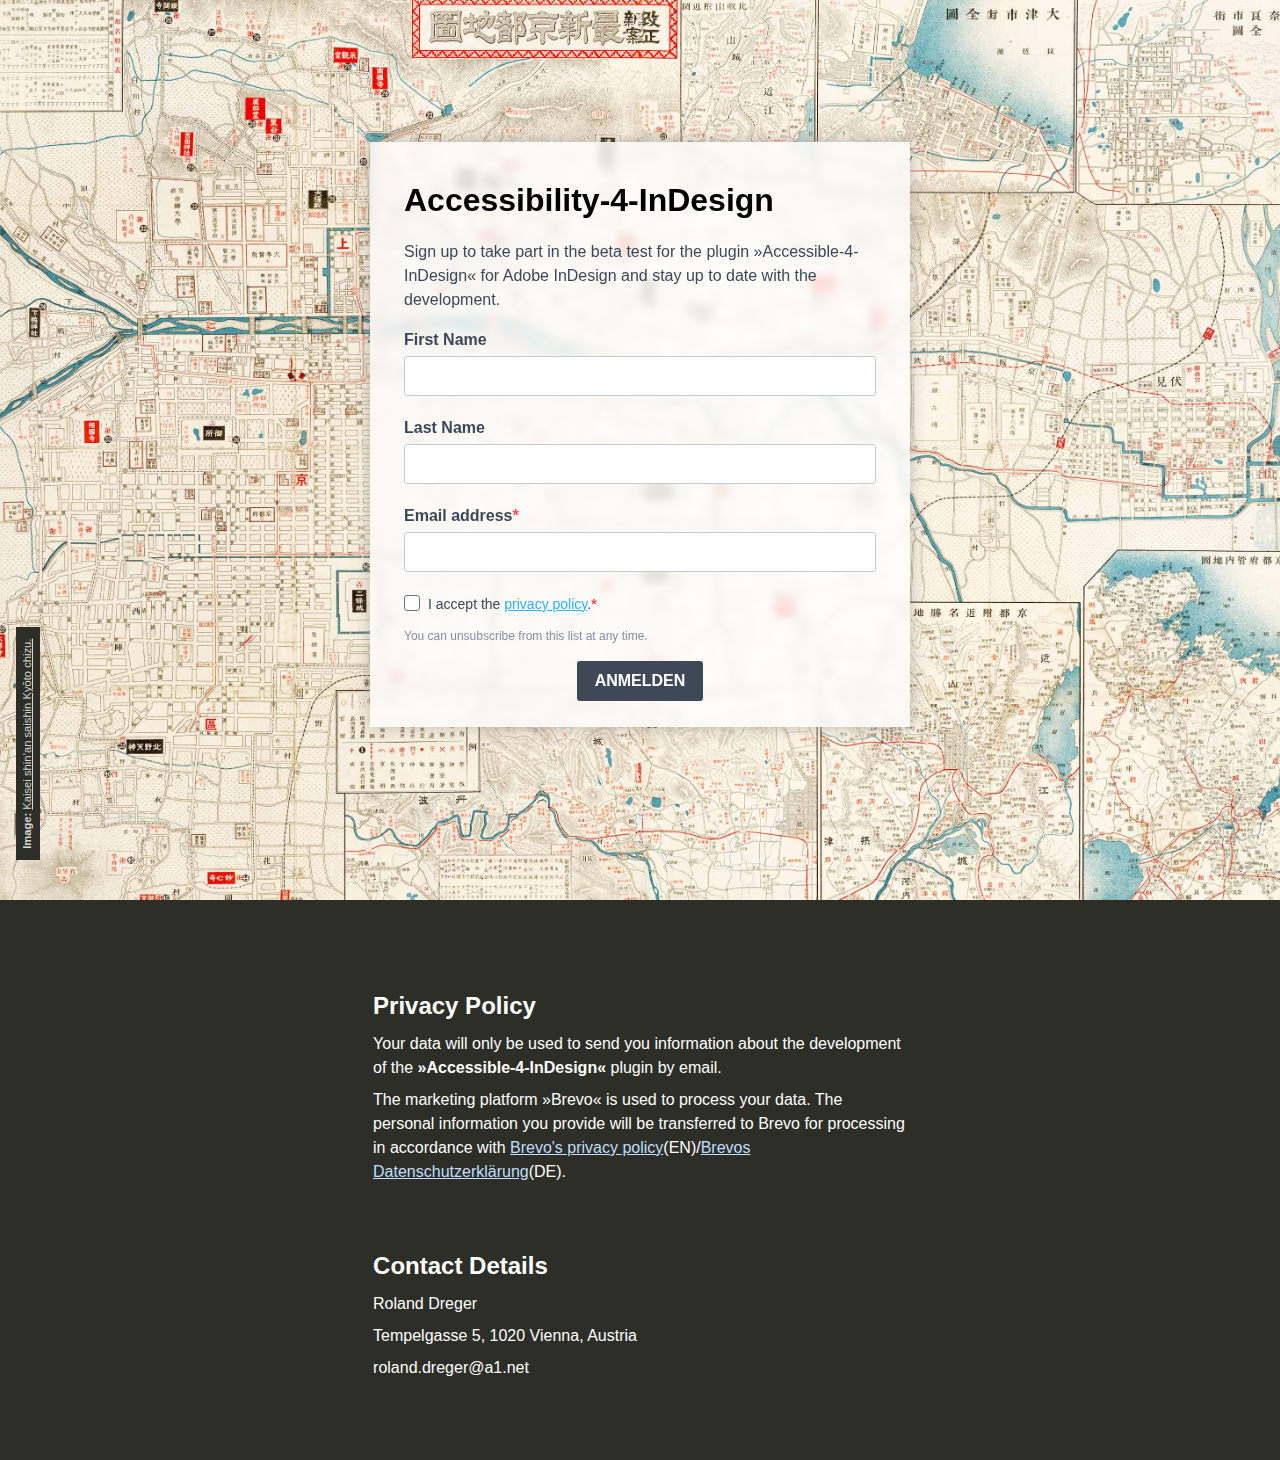
==== docs/index.html @ b066a18b "Remove main.js" ====
<!DOCTYPE html>
<html>
	<head>
		<meta charset="UTF-8">
		<title>Accessibility-4-InDesign</title>
		<link rel="stylesheet" href="css/reset.css">
		<link rel="stylesheet" href="css/sib-styles.css">
		<link rel="stylesheet" href="css/main.css">
	</head>
	<body>
		<main id="main-content">
			<!-- Begin Brevo Form -->
			<div id="sib-form" class="sib-form">
				<div id="overlay"></div>
				<div id="sib-form-container" class="sib-form-container">
					<div id="error-message" class="sib-form-message-panel" style="font-size:16px; text-align:left; font-family:Helvetica, sans-serif; color:#661d1d; background-color:#ffeded; border-radius:3px; border-color:#ff4949;max-width:540px;">
						<div class="sib-form-message-panel__text sib-form-message-panel__text--center">
							<svg viewBox="0 0 512 512" class="sib-icon sib-notification__icon">
								<path d="M256 40c118.621 0 216 96.075 216 216 0 119.291-96.61 216-216 216-119.244 0-216-96.562-216-216 0-119.203 96.602-216 216-216m0-32C119.043 8 8 119.083 8 256c0 136.997 111.043 248 248 248s248-111.003 248-248C504 119.083 392.957 8 256 8zm-11.49 120h22.979c6.823 0 12.274 5.682 11.99 12.5l-7 168c-.268 6.428-5.556 11.5-11.99 11.5h-8.979c-6.433 0-11.722-5.073-11.99-11.5l-7-168c-.283-6.818 5.167-12.5 11.99-12.5zM256 340c-15.464 0-28 12.536-28 28s12.536 28 28 28 28-12.536 28-28-12.536-28-28-28z" />
							</svg>
							<span class="sib-form-message-panel__inner-text">Your registration could not be saved. Please try again.</span>
						</div>
					</div>
					<div></div>
					<div id="success-message" class="sib-form-message-panel" style="font-size:16px; text-align:left; font-family:Helvetica, sans-serif; color:#085229; background-color:#e7faf0; border-radius:3px; border-color:#16ce13;max-width:540px;">
						<div class="sib-form-message-panel__text sib-form-message-panel__text--center">
							<svg viewBox="0 0 512 512" class="sib-icon sib-notification__icon">
								<path d="M256 8C119.033 8 8 119.033 8 256s111.033 248 248 248 248-111.033 248-248S392.967 8 256 8zm0 464c-118.664 0-216-96.055-216-216 0-118.663 96.055-216 216-216 118.664 0 216 96.055 216 216 0 118.663-96.055 216-216 216zm141.63-274.961L217.15 376.071c-4.705 4.667-12.303 4.637-16.97-.068l-85.878-86.572c-4.667-4.705-4.637-12.303.068-16.97l8.52-8.451c4.705-4.667 12.303-4.637 16.97.068l68.976 69.533 163.441-162.13c4.705-4.667 12.303-4.637 16.97.068l8.451 8.52c4.668 4.705 4.637 12.303-.068 16.97z" />
							</svg>
							<span class="sib-form-message-panel__inner-text">Your registration was successful.</span>
						</div>
					</div>
					<div></div>
					<div id="sib-container" class="sib-container--large sib-container--vertical" style="text-align:center; max-width:540px; border-radius:3px; border-width:1px; border-color:#d9d5c0; border-style:solid; direction:ltr">
						<form id="sib-form" method="POST" action="https://375f393d.sibforms.com/serve/[base64]" data-type="subscription">
							<div style="padding: 8px 0;">
								<div class="sib-form-block">
									<h1 id="site-title">Accessibility-4-InDesign</h1>
								</div>
							</div>
							<div style="padding: 8px 0;">
								<div class="sib-form-block" style="font-size:16px; text-align:left; font-family:sans-serif; color:#3C4858; background-color:transparent; text-align:left">
									<div class="sib-text-form-block">
										<p>Sign up to take part in the beta test for the plugin »Accessible-4-InDesign« for Adobe InDesign and stay up to date with the development.</p>
									</div>
								</div>
							</div>
							<div style="padding: 8px 0;">
								<div class="sib-input sib-form-block">
									<div class="form__entry entry_block">
										<div class="form__label-row ">
											<label class="entry__label" style="font-weight: 700; text-align:left; font-size:16px; text-align:left; font-weight:700; font-family:sans-serif; color:#3c4858;" for="VORNAME">First Name</label>
											<div class="entry__field">
												<input class="input " maxlength="200" type="text" id="VORNAME" name="VORNAME" autocomplete="off" placeholder=""/>
											</div>
										</div>
										<label class="entry__error entry__error--primary" style="font-size:16px; text-align:left; font-family:Helvetica, sans-serif; color:#661d1d; background-color:#ffeded; border-radius:3px; border-color:#ff4949;">
										</label>
									</div>
								</div>
							</div>
							<div style="padding: 8px 0;">
								<div class="sib-input sib-form-block">
									<div class="form__entry entry_block">
										<div class="form__label-row ">
											<label class="entry__label" style="font-weight: 700; text-align:left; font-size:16px; text-align:left; font-weight:700; font-family: sans-serif; color:#3c4858;" for="NACHNAME">Last Name</label>
											<div class="entry__field">
												<input class="input " maxlength="200" type="text" id="NACHNAME" name="NACHNAME" autocomplete="off" placeholder="" />
											</div>
										</div>
										<label class="entry__error entry__error--primary" style="font-size:16px; text-align:left; font-family:Helvetica, sans-serif; color:#661d1d; background-color:#ffeded; border-radius:3px; border-color:#ff4949;">
										</label>
									</div>
								</div>
							</div>
							<div style="padding: 8px 0;">
								<div class="sib-input sib-form-block">
									<div class="form__entry entry_block">
										<div class="form__label-row ">
											<label class="entry__label" style="font-weight: 700; text-align:left; font-size:16px; text-align:left; font-weight:700; font-family: sans-serif; color:#3c4858;" for="EMAIL" data-required="*">Email address</label>
											<div class="entry__field">
												<input class="input " type="text" id="EMAIL" name="EMAIL" autocomplete="off" placeholder="" data-required="true" required />
											</div>
										</div>
										<label class="entry__error entry__error--primary" style="font-size:16px; text-align:left; font-family:Helvetica, sans-serif; color:#661d1d; background-color:#ffeded; border-radius:3px; border-color:#ff4949;">
										</label>
									</div>
								</div>
							</div>
							<div style="padding: 8px 0;">
								<div class="sib-optin sib-form-block" data-required="true">
									<div class="form__entry entry_mcq">
										<div class="form__label-row ">
											<div class="entry__choice">
												<label>
													<input type="checkbox" class="input_replaced" value="1" id="OPT_IN" name="OPT_IN" required />
													<span class="checkbox checkbox_tick_positive" style="margin-left:0"></span><span style="font-size:14px; text-align:left; font-family:Helvetica, sans-serif; color:#3C4858; background-color:transparent;"><p>I accept the <a href="#main-footer">privacy policy</a>.</p><span data-required="*" style="display: inline;" class="entry__label entry__label_optin"></span></span> </label>
											</div>
										</div>
										<label class="entry__error entry__error--primary" style="font-size:16px; text-align:left; font-family:Helvetica, sans-serif; color:#661d1d; background-color:#ffeded; border-radius:3px; border-color:#ff4949;">
										</label>
										<label class="entry__specification" style="font-size:12px; text-align:left; font-family:sans-serif; color:#8390A4; text-align:left">
											You can unsubscribe from this list at any time.
										</label>
									</div>
								</div>
							</div>
							<div style="padding: 8px 0;">
								<div class="sib-form-block" style="text-align: center">
									<button id="sib-form-submit-button" class="sib-form-block__button sib-form-block__button-with-loader" style="font-size:16px; text-align:center; font-weight:700; font-family:Helvetica, sans-serif; color:#FFFFFF; background-color:#3E4857; border-radius:3px; border-width:0px;" form="sib-form" type="submit">
										<svg class="icon clickable__icon progress-indicator__icon sib-hide-loader-icon" viewBox="0 0 512 512">
											<path d="M460.116 373.846l-20.823-12.022c-5.541-3.199-7.54-10.159-4.663-15.874 30.137-59.886 28.343-131.652-5.386-189.946-33.641-58.394-94.896-95.833-161.827-99.676C261.028 55.961 256 50.751 256 44.352V20.309c0-6.904 5.808-12.337 12.703-11.982 83.556 4.306 160.163 50.864 202.11 123.677 42.063 72.696 44.079 162.316 6.031 236.832-3.14 6.148-10.75 8.461-16.728 5.01z" />
										</svg>
										ANMELDEN
									</button>
								</div>
							</div>
							<input type="text" name="email_address_check" value="" class="input--hidden">
							<input type="hidden" name="locale" value="de">
						</form>
					</div>
				</div>
			</div>
			<!-- End Brevo Form -->
			<span id="image-caption"><strong>Image: </strong><a href="https://www.davidrumsey.com/" target="_blank">Kaisei shinʼan saishin Kyōto chizu.</a></span>
		</main>
		<footer id="main-footer">
			<div id="main-footer-group">
				<h2>Privacy Policy</h2>
				<p>Your data will only be used to send you information about the development of the <strong>»Accessible-4-InDesign«</strong> plugin by email.</p>
				<p>The marketing platform »Brevo« is used to process your data. The personal information you provide will be transferred to Brevo for processing in accordance with <a href="https://www.brevo.com/legal/privacypolicy/">Brevo's privacy policy</a>(EN)/<a href="https://www.brevo.com/de/legal/privacypolicy/">Brevos Datenschutzerklärung</a>(DE).</p>
				<h2 class="margin-top-l">Contact Details</h2>
				<p>Roland Dreger</p>
				<p>Tempelgasse 5, 1020 Vienna, Austria</p>
				<p>roland.dreger@a1.net</p>
			</div>
		</footer>
		<!-- Start Brevo Form Script -->
		<script>
			window.REQUIRED_CODE_ERROR_MESSAGE = 'Wähle bitte einen Ländervorwahl aus.';
			window.LOCALE = 'de';
			window.EMAIL_INVALID_MESSAGE = window.SMS_INVALID_MESSAGE = "The information entered is not valid. Please check the field format and try again.";
			window.REQUIRED_ERROR_MESSAGE = "This field must not be empty. ";
			window.GENERIC_INVALID_MESSAGE = "The information entered is not valid. Please check the field format and try again.";
			window.translation = {
				common: {
					selectedList: '{quantity} Liste ausgewählt',
					selectedLists: '{quantity} Listen ausgewählt'
				}
			};
			var AUTOHIDE = Boolean(0);
		</script>
		<script defer src="js/sib-script.js"></script>
		<!-- End Brevo Form Script -->
	</body>
</html>
---- docs/css/sib-styles.css ----
@charset "UTF-8";

/*!
 * Pikaday
 * Copyright © 2014 David Bushell | BSD & MIT license | https://dbushell.com/
 */

.pika-single {
    z-index: 9999;
    display: block;
    position: relative;
    color: #333;
    background: #fff;
    border: 1px solid #ccc;
    border-bottom-color: #bbb;
    font-family: "Helvetica Neue", Helvetica, Arial, sans-serif;
}

/*
clear child float (pika-lendar), using the famous micro clearfix hack
http://nicolasgallagher.com/micro-clearfix-hack/
*/
.pika-single:before,
.pika-single:after {
    content: " ";
    display: table;
}
.pika-single:after { clear: both }

.pika-single.is-hidden {
    display: none;
}

.pika-single.is-bound {
    position: absolute;
    box-shadow: 0 5px 15px -5px rgba(0,0,0,.5);
}

.pika-lendar {
    float: left;
    width: 240px;
    margin: 8px;
}

.pika-title {
    position: relative;
    text-align: center;
}

.pika-label {
    display: inline-block;
    position: relative;
    z-index: 9999;
    overflow: hidden;
    margin: 0;
    padding: 5px 3px;
    font-size: 14px;
    line-height: 20px;
    font-weight: bold;
    background-color: #fff;
}
.pika-title select {
    cursor: pointer;
    position: absolute;
    z-index: 9998;
    margin: 0;
    left: 0;
    top: 5px;
    opacity: 0;
}

.pika-prev,
.pika-next {
    display: block;
    cursor: pointer;
    position: relative;
    outline: none;
    border: 0;
    padding: 0;
    width: 20px;
    height: 30px;
    /* hide text using text-indent trick, using width value (it's enough) */
    text-indent: 20px;
    white-space: nowrap;
    overflow: hidden;
    background-color: transparent;
    background-position: center center;
    background-repeat: no-repeat;
    background-size: 75% 75%;
    opacity: .5;
}

.pika-prev:hover,
.pika-next:hover {
    opacity: 1;
}

.pika-prev,
.is-rtl .pika-next {
    float: left;
    background-image: url([data-uri]);
}

.pika-next,
.is-rtl .pika-prev {
    float: right;
    background-image: url([data-uri]);
}

.pika-prev.is-disabled,
.pika-next.is-disabled {
    cursor: default;
    opacity: .2;
}

.pika-select {
    display: inline-block;
}

.pika-table {
    width: 100%;
    border-collapse: collapse;
    border-spacing: 0;
    border: 0;
}

.pika-table th,
.pika-table td {
    width: 14.285714285714286%;
    padding: 0;
}

.pika-table th {
    color: #999;
    font-size: 12px;
    line-height: 25px;
    font-weight: bold;
    text-align: center;
}

.pika-button {
    cursor: pointer;
    display: block;
    box-sizing: border-box;
    -moz-box-sizing: border-box;
    outline: none;
    border: 0;
    margin: 0;
    width: 100%;
    padding: 5px;
    color: #666;
    font-size: 12px;
    line-height: 15px;
    text-align: right;
    background: #f5f5f5;
    height: initial;
}

.pika-week {
    font-size: 11px;
    color: #999;
}

.is-today .pika-button {
    color: #33aaff;
    font-weight: bold;
}

.is-selected .pika-button,
.has-event .pika-button {
    color: #fff;
    font-weight: bold;
    background: #33aaff;
    box-shadow: inset 0 1px 3px #178fe5;
    border-radius: 3px;
}

.has-event .pika-button {
    background: #005da9;
    box-shadow: inset 0 1px 3px #0076c9;
}

.is-disabled .pika-button,
.is-inrange .pika-button {
    background: #D5E9F7;
}

.is-startrange .pika-button {
    color: #fff;
    background: #6CB31D;
    box-shadow: none;
    border-radius: 3px;
}

.is-endrange .pika-button {
    color: #fff;
    background: #33aaff;
    box-shadow: none;
    border-radius: 3px;
}

.is-disabled .pika-button {
    pointer-events: none;
    cursor: default;
    color: #999;
    opacity: .3;
}

.is-outside-current-month .pika-button {
    color: #999;
    opacity: .3;
}

.is-selection-disabled {
    pointer-events: none;
    cursor: default;
}

.pika-button:hover,
.pika-row.pick-whole-week:hover .pika-button {
    color: #fff;
    background: #ff8000;
    box-shadow: none;
    border-radius: 3px;
}

/* styling for abbr */
.pika-table abbr {
    border-bottom: none;
    cursor: help;
}

.pika-single{color:#3c4858}.pika-button{color:#3c4858;background:#fff}.sib-is-today .pika-button{color:#0092ff}.sib-is-selected .pika-button{color:#fff}.sib-is-today:hover .pika-button{color:#fff}.sib-is-selected .pika-button,.sib-has-event .pika-button{background:#0092ff}.pika-button:hover,.pika-row.sib-pick-whole-week:hover .pika-button{background:#0092ff}.pika-table abbr{cursor:default;color:#8390a4;text-decoration:none}.pika-label{font-size:0}.pika-title select{position:initial;opacity:1;z-index:inherit}.sib-sms-tooltip{margin-left:8px;position:relative}.sib-sms-tooltip__box{display:none;border-radius:5px;color:#fff;background-color:#333;position:absolute;bottom:100%;width:200px;padding:5px;right:calc(100% - 60px);font-size:12px}.sib-sms-tooltip:hover .sib-sms-tooltip__box{display:block}.sib-sms-tooltip__icon{border-radius:50%;color:#4da6e0;width:24px;height:24px;padding:3px;font-weight:700;font-style:normal;font-size:24px}.sib-container--medium.sib-container--horizontal .sib-sms-tooltip,.sib-container--small .sib-sms-tooltip{position:absolute;bottom:0;right:0;border-radius:100%;height:18px;width:18px;margin:12px 8px;background:#687484;text-align:center;display:flex;justify-content:center;align-items:center}.sib-container--medium.sib-container--horizontal .sib-sms-tooltip__icon,.sib-container--small .sib-sms-tooltip__icon{color:#fff;font-size:16px}.sib-sms-input-wrapper{display:flex;align-items:center;position:relative}.sib-sms-field .form__label-row--horizontal{flex-wrap:wrap}/*!
 * Generated with CSS Flag Sprite generator (https://www.flag-sprites.com/)
 */.sib-flag{display:inline-block;width:32px;min-width:2rem;height:32px;background:url("https://static.brevo.com/images/flags.png") no-repeat}.sib-flag.sib-flag-ad{background-position:-3px 0px;width:30px;height:30px}.sib-flag.sib-flag-ae{background-position:-36px 0px;width:30px;height:30px}.sib-flag.sib-flag-af{background-position:-69px 0px;width:30px;height:30px}.sib-flag.sib-flag-ag{background-position:-102px 0px;width:30px;height:30px}.sib-flag.sib-flag-ai{background-position:-135px 0px;width:30px;height:30px}.sib-flag.sib-flag-al{background-position:-168px 0px;width:30px;height:30px}.sib-flag.sib-flag-am{background-position:-201px 0px;width:30px;height:30px}.sib-flag.sib-flag-ao{background-position:-234px 0px;width:30px;height:30px}.sib-flag.sib-flag-aq{background-position:-267px 0px;width:30px;height:30px}.sib-flag.sib-flag-ar{background-position:-300px 0px;width:30px;height:30px}.sib-flag.sib-flag-as{background-position:-333px 0px;width:30px;height:30px}.sib-flag.sib-flag-at{background-position:-366px 0px;width:30px;height:30px}.sib-flag.sib-flag-au{background-position:-399px 0px;width:30px;height:30px}.sib-flag.sib-flag-aw{background-position:-432px 0px;width:30px;height:30px}.sib-flag.sib-flag-ax{background-position:-465px 0px;width:30px;height:30px}.sib-flag.sib-flag-az{background-position:-498px 0px;width:30px;height:30px}.sib-flag.sib-flag-ba{background-position:-3px -33px;width:30px;height:30px}.sib-flag.sib-flag-bb{background-position:-36px -33px;width:30px;height:30px}.sib-flag.sib-flag-bd{background-position:-69px -33px;width:30px;height:30px}.sib-flag.sib-flag-be{background-position:-102px -33px;width:30px;height:30px}.sib-flag.sib-flag-bf{background-position:-135px -33px;width:30px;height:30px}.sib-flag.sib-flag-bg{background-position:-168px -33px;width:30px;height:30px}.sib-flag.sib-flag-bh{background-position:-201px -33px;width:30px;height:30px}.sib-flag.sib-flag-bi{background-position:-234px -33px;width:30px;height:30px}.sib-flag.sib-flag-bj{background-position:-267px -33px;width:30px;height:30px}.sib-flag.sib-flag-bl{background-position:-300px -33px;width:30px;height:30px}.sib-flag.sib-flag-bm{background-position:-333px -33px;width:30px;height:30px}.sib-flag.sib-flag-bn{background-position:-366px -33px;width:30px;height:30px}.sib-flag.sib-flag-bo{background-position:-399px -33px;width:30px;height:30px}.sib-flag.sib-flag-bq{background-position:-432px -33px;width:30px;height:30px}.sib-flag.sib-flag-br{background-position:-465px -33px;width:30px;height:30px}.sib-flag.sib-flag-bs{background-position:-498px -33px;width:30px;height:30px}.sib-flag.sib-flag-bt{background-position:-3px -66px;width:30px;height:30px}.sib-flag.sib-flag-bv{background-position:-36px -66px;width:30px;height:30px}.sib-flag.sib-flag-bw{background-position:-69px -66px;width:30px;height:30px}.sib-flag.sib-flag-by{background-position:-102px -66px;width:30px;height:30px}.sib-flag.sib-flag-bz{background-position:-135px -66px;width:30px;height:30px}.sib-flag.sib-flag-ca{background-position:-168px -66px;width:30px;height:30px}.sib-flag.sib-flag-cc{background-position:-201px -66px;width:30px;height:30px}.sib-flag.sib-flag-cd{background-position:-234px -66px;width:30px;height:30px}.sib-flag.sib-flag-cf{background-position:-267px -66px;width:30px;height:30px}.sib-flag.sib-flag-cg{background-position:-300px -66px;width:30px;height:30px}.sib-flag.sib-flag-ch{background-position:-333px -66px;width:30px;height:30px}.sib-flag.sib-flag-ci{background-position:-366px -66px;width:30px;height:30px}.sib-flag.sib-flag-ck{background-position:-399px -66px;width:30px;height:30px}.sib-flag.sib-flag-cl{background-position:-432px -66px;width:30px;height:30px}.sib-flag.sib-flag-cm{background-position:-465px -66px;width:30px;height:30px}.sib-flag.sib-flag-cn{background-position:-498px -66px;width:30px;height:30px}.sib-flag.sib-flag-co{background-position:-3px -99px;width:30px;height:30px}.sib-flag.sib-flag-cr{background-position:-36px -99px;width:30px;height:30px}.sib-flag.sib-flag-cu{background-position:-69px -99px;width:30px;height:30px}.sib-flag.sib-flag-cv{background-position:-102px -99px;width:30px;height:30px}.sib-flag.sib-flag-cw{background-position:-135px -99px;width:30px;height:30px}.sib-flag.sib-flag-cx{background-position:-168px -99px;width:30px;height:30px}.sib-flag.sib-flag-cy{background-position:-201px -99px;width:30px;height:30px}.sib-flag.sib-flag-cz{background-position:-234px -99px;width:30px;height:30px}.sib-flag.sib-flag-de{background-position:-267px -99px;width:30px;height:30px}.sib-flag.sib-flag-dj{background-position:-300px -99px;width:30px;height:30px}.sib-flag.sib-flag-dk{background-position:-333px -99px;width:30px;height:30px}.sib-flag.sib-flag-dm{background-position:-366px -99px;width:30px;height:30px}.sib-flag.sib-flag-do{background-position:-399px -99px;width:30px;height:30px}.sib-flag.sib-flag-dz{background-position:-432px -99px;width:30px;height:30px}.sib-flag.sib-flag-ec{background-position:-465px -99px;width:30px;height:30px}.sib-flag.sib-flag-ee{background-position:-498px -99px;width:30px;height:30px}.sib-flag.sib-flag-eg{background-position:-3px -132px;width:30px;height:30px}.sib-flag.sib-flag-eh{background-position:-36px -132px;width:30px;height:30px}.sib-flag.sib-flag-er{background-position:-69px -132px;width:30px;height:30px}.sib-flag.sib-flag-es{background-position:-102px -132px;width:30px;height:30px}.sib-flag.sib-flag-et{background-position:-135px -132px;width:30px;height:30px}.sib-flag.sib-flag-fi{background-position:-168px -132px;width:30px;height:30px}.sib-flag.sib-flag-fj{background-position:-201px -132px;width:30px;height:30px}.sib-flag.sib-flag-fk{background-position:-234px -132px;width:30px;height:30px}.sib-flag.sib-flag-fm{background-position:-267px -132px;width:30px;height:30px}.sib-flag.sib-flag-fo{background-position:-300px -132px;width:30px;height:30px}.sib-flag.sib-flag-fr{background-position:-333px -132px;width:30px;height:30px}.sib-flag.sib-flag-ga{background-position:-366px -132px;width:30px;height:30px}.sib-flag.sib-flag-gb{background-position:-399px -132px;width:30px;height:30px}.sib-flag.sib-flag-gd{background-position:-432px -132px;width:30px;height:30px}.sib-flag.sib-flag-ge{background-position:-465px -132px;width:30px;height:30px}.sib-flag.sib-flag-gf{background-position:-498px -132px;width:30px;height:30px}.sib-flag.sib-flag-gg{background-position:-3px -165px;width:30px;height:30px}.sib-flag.sib-flag-gh{background-position:-36px -165px;width:30px;height:30px}.sib-flag.sib-flag-gi{background-position:-69px -165px;width:30px;height:30px}.sib-flag.sib-flag-gl{background-position:-102px -165px;width:30px;height:30px}.sib-flag.sib-flag-gm{background-position:-135px -165px;width:30px;height:30px}.sib-flag.sib-flag-gn{background-position:-168px -165px;width:30px;height:30px}.sib-flag.sib-flag-gp{background-position:-201px -165px;width:30px;height:30px}.sib-flag.sib-flag-gq{background-position:-234px -165px;width:30px;height:30px}.sib-flag.sib-flag-gr{background-position:-267px -165px;width:30px;height:30px}.sib-flag.sib-flag-gs{background-position:-300px -165px;width:30px;height:30px}.sib-flag.sib-flag-gt{background-position:-333px -165px;width:30px;height:30px}.sib-flag.sib-flag-gu{background-position:-366px -165px;width:30px;height:30px}.sib-flag.sib-flag-gw{background-position:-399px -165px;width:30px;height:30px}.sib-flag.sib-flag-gy{background-position:-432px -165px;width:30px;height:30px}.sib-flag.sib-flag-hk{background-position:-465px -165px;width:30px;height:30px}.sib-flag.sib-flag-hm{background-position:-498px -165px;width:30px;height:30px}.sib-flag.sib-flag-hn{background-position:-3px -198px;width:30px;height:30px}.sib-flag.sib-flag-hr{background-position:-36px -198px;width:30px;height:30px}.sib-flag.sib-flag-ht{background-position:-69px -198px;width:30px;height:30px}.sib-flag.sib-flag-hu{background-position:-102px -198px;width:30px;height:30px}.sib-flag.sib-flag-id{background-position:-135px -198px;width:30px;height:30px}.sib-flag.sib-flag-ie{background-position:-168px -198px;width:30px;height:30px}.sib-flag.sib-flag-il{background-position:-201px -198px;width:30px;height:30px}.sib-flag.sib-flag-im{background-position:-234px -198px;width:30px;height:30px}.sib-flag.sib-flag-in{background-position:-267px -198px;width:30px;height:30px}.sib-flag.sib-flag-io{background-position:-300px -198px;width:30px;height:30px}.sib-flag.sib-flag-iq{background-position:-333px -198px;width:30px;height:30px}.sib-flag.sib-flag-ir{background-position:-366px -198px;width:30px;height:30px}.sib-flag.sib-flag-is{background-position:-399px -198px;width:30px;height:30px}.sib-flag.sib-flag-it{background-position:-432px -198px;width:30px;height:30px}.sib-flag.sib-flag-je{background-position:-465px -198px;width:30px;height:30px}.sib-flag.sib-flag-jm{background-position:-498px -198px;width:30px;height:30px}.sib-flag.sib-flag-jo{background-position:-3px -231px;width:30px;height:30px}.sib-flag.sib-flag-jp{background-position:-36px -231px;width:30px;height:30px}.sib-flag.sib-flag-ke{background-position:-69px -231px;width:30px;height:30px}.sib-flag.sib-flag-kg{background-position:-102px -231px;width:30px;height:30px}.sib-flag.sib-flag-kh{background-position:-135px -231px;width:30px;height:30px}.sib-flag.sib-flag-ki{background-position:-168px -231px;width:30px;height:30px}.sib-flag.sib-flag-km{background-position:-201px -231px;width:30px;height:30px}.sib-flag.sib-flag-kn{background-position:-234px -231px;width:30px;height:30px}.sib-flag.sib-flag-kp{background-position:-267px -231px;width:30px;height:30px}.sib-flag.sib-flag-kr{background-position:-300px -231px;width:30px;height:30px}.sib-flag.sib-flag-kw{background-position:-333px -231px;width:30px;height:30px}.sib-flag.sib-flag-ky{background-position:-366px -231px;width:30px;height:30px}.sib-flag.sib-flag-kz{background-position:-399px -231px;width:30px;height:30px}.sib-flag.sib-flag-la{background-position:-432px -231px;width:30px;height:30px}.sib-flag.sib-flag-lb{background-position:-465px -231px;width:30px;height:30px}.sib-flag.sib-flag-lc{background-position:-498px -231px;width:30px;height:30px}.sib-flag.sib-flag-li{background-position:-3px -264px;width:30px;height:30px}.sib-flag.sib-flag-lk{background-position:-36px -264px;width:30px;height:30px}.sib-flag.sib-flag-lr{background-position:-69px -264px;width:30px;height:30px}.sib-flag.sib-flag-ls{background-position:-102px -264px;width:30px;height:30px}.sib-flag.sib-flag-lt{background-position:-135px -264px;width:30px;height:30px}.sib-flag.sib-flag-lu{background-position:-168px -264px;width:30px;height:30px}.sib-flag.sib-flag-lv{background-position:-201px -264px;width:30px;height:30px}.sib-flag.sib-flag-ly{background-position:-234px -264px;width:30px;height:30px}.sib-flag.sib-flag-ma{background-position:-267px -264px;width:30px;height:30px}.sib-flag.sib-flag-mc{background-position:-300px -264px;width:30px;height:30px}.sib-flag.sib-flag-md{background-position:-333px -264px;width:30px;height:30px}.sib-flag.sib-flag-me{background-position:-366px -264px;width:30px;height:30px}.sib-flag.sib-flag-mf{background-position:-399px -264px;width:30px;height:30px}.sib-flag.sib-flag-mg{background-position:-432px -264px;width:30px;height:30px}.sib-flag.sib-flag-mh{background-position:-465px -264px;width:30px;height:30px}.sib-flag.sib-flag-mk{background-position:-498px -264px;width:30px;height:30px}.sib-flag.sib-flag-ml{background-position:-3px -297px;width:30px;height:30px}.sib-flag.sib-flag-mm{background-position:-36px -297px;width:30px;height:30px}.sib-flag.sib-flag-mn{background-position:-69px -297px;width:30px;height:30px}.sib-flag.sib-flag-mo{background-position:-102px -297px;width:30px;height:30px}.sib-flag.sib-flag-mp{background-position:-135px -297px;width:30px;height:30px}.sib-flag.sib-flag-mq{background-position:-168px -297px;width:30px;height:30px}.sib-flag.sib-flag-mr{background-position:-201px -297px;width:30px;height:30px}.sib-flag.sib-flag-ms{background-position:-234px -297px;width:30px;height:30px}.sib-flag.sib-flag-mt{background-position:-267px -297px;width:30px;height:30px}.sib-flag.sib-flag-mu{background-position:-300px -297px;width:30px;height:30px}.sib-flag.sib-flag-mv{background-position:-333px -297px;width:30px;height:30px}.sib-flag.sib-flag-mw{background-position:-366px -297px;width:30px;height:30px}.sib-flag.sib-flag-mx{background-position:-399px -297px;width:30px;height:30px}.sib-flag.sib-flag-my{background-position:-432px -297px;width:30px;height:30px}.sib-flag.sib-flag-mz{background-position:-465px -297px;width:30px;height:30px}.sib-flag.sib-flag-na{background-position:-498px -297px;width:30px;height:30px}.sib-flag.sib-flag-nc{background-position:-3px -330px;width:30px;height:30px}.sib-flag.sib-flag-ne{background-position:-36px -330px;width:30px;height:30px}.sib-flag.sib-flag-nf{background-position:-69px -330px;width:30px;height:30px}.sib-flag.sib-flag-ng{background-position:-102px -330px;width:30px;height:30px}.sib-flag.sib-flag-ni{background-position:-135px -330px;width:30px;height:30px}.sib-flag.sib-flag-nl{background-position:-168px -330px;width:30px;height:30px}.sib-flag.sib-flag-no{background-position:-201px -330px;width:30px;height:30px}.sib-flag.sib-flag-np{background-position:-234px -330px;width:30px;height:30px}.sib-flag.sib-flag-nr{background-position:-267px -330px;width:30px;height:30px}.sib-flag.sib-flag-nu{background-position:-300px -330px;width:30px;height:30px}.sib-flag.sib-flag-nz{background-position:-333px -330px;width:30px;height:30px}.sib-flag.sib-flag-om{background-position:-366px -330px;width:30px;height:30px}.sib-flag.sib-flag-pa{background-position:-399px -330px;width:30px;height:30px}.sib-flag.sib-flag-pe{background-position:-432px -330px;width:30px;height:30px}.sib-flag.sib-flag-pf{background-position:-465px -330px;width:30px;height:30px}.sib-flag.sib-flag-pg{background-position:-498px -330px;width:30px;height:30px}.sib-flag.sib-flag-ph{background-position:-3px -363px;width:30px;height:30px}.sib-flag.sib-flag-pk{background-position:-36px -363px;width:30px;height:30px}.sib-flag.sib-flag-pl{background-position:-69px -363px;width:30px;height:30px}.sib-flag.sib-flag-pm{background-position:-102px -363px;width:30px;height:30px}.sib-flag.sib-flag-pn{background-position:-135px -363px;width:30px;height:30px}.sib-flag.sib-flag-pr{background-position:-168px -363px;width:30px;height:30px}.sib-flag.sib-flag-ps{background-position:-201px -363px;width:30px;height:30px}.sib-flag.sib-flag-pt{background-position:-234px -363px;width:30px;height:30px}.sib-flag.sib-flag-pw{background-position:-267px -363px;width:30px;height:30px}.sib-flag.sib-flag-py{background-position:-300px -363px;width:30px;height:30px}.sib-flag.sib-flag-qa{background-position:-333px -363px;width:30px;height:30px}.sib-flag.sib-flag-re{background-position:-366px -363px;width:30px;height:30px}.sib-flag.sib-flag-ro{background-position:-399px -363px;width:30px;height:30px}.sib-flag.sib-flag-rs{background-position:-432px -363px;width:30px;height:30px}.sib-flag.sib-flag-ru{background-position:-465px -363px;width:30px;height:30px}.sib-flag.sib-flag-rw{background-position:-498px -363px;width:30px;height:30px}.sib-flag.sib-flag-sa{background-position:-3px -396px;width:30px;height:30px}.sib-flag.sib-flag-sb{background-position:-36px -396px;width:30px;height:30px}.sib-flag.sib-flag-sc{background-position:-69px -396px;width:30px;height:30px}.sib-flag.sib-flag-sd{background-position:-102px -396px;width:30px;height:30px}.sib-flag.sib-flag-se{background-position:-135px -396px;width:30px;height:30px}.sib-flag.sib-flag-sg{background-position:-168px -396px;width:30px;height:30px}.sib-flag.sib-flag-sh{background-position:-201px -396px;width:30px;height:30px}.sib-flag.sib-flag-si{background-position:-234px -396px;width:30px;height:30px}.sib-flag.sib-flag-sj{background-position:-267px -396px;width:30px;height:30px}.sib-flag.sib-flag-sk{background-position:-300px -396px;width:30px;height:30px}.sib-flag.sib-flag-sl{background-position:-333px -396px;width:30px;height:30px}.sib-flag.sib-flag-sm{background-position:-366px -396px;width:30px;height:30px}.sib-flag.sib-flag-sn{background-position:-399px -396px;width:30px;height:30px}.sib-flag.sib-flag-so{background-position:-432px -396px;width:30px;height:30px}.sib-flag.sib-flag-sr{background-position:-465px -396px;width:30px;height:30px}.sib-flag.sib-flag-ss{background-position:-498px -396px;width:30px;height:30px}.sib-flag.sib-flag-st{background-position:-3px -429px;width:30px;height:30px}.sib-flag.sib-flag-sv{background-position:-36px -429px;width:30px;height:30px}.sib-flag.sib-flag-sx{background-position:-69px -429px;width:30px;height:30px}.sib-flag.sib-flag-sy{background-position:-102px -429px;width:30px;height:30px}.sib-flag.sib-flag-sz{background-position:-135px -429px;width:30px;height:30px}.sib-flag.sib-flag-tc{background-position:-168px -429px;width:30px;height:30px}.sib-flag.sib-flag-td{background-position:-201px -429px;width:30px;height:30px}.sib-flag.sib-flag-tf{background-position:-234px -429px;width:30px;height:30px}.sib-flag.sib-flag-tg{background-position:-267px -429px;width:30px;height:30px}.sib-flag.sib-flag-th{background-position:-300px -429px;width:30px;height:30px}.sib-flag.sib-flag-tj{background-position:-333px -429px;width:30px;height:30px}.sib-flag.sib-flag-tk{background-position:-366px -429px;width:30px;height:30px}.sib-flag.sib-flag-tl{background-position:-399px -429px;width:30px;height:30px}.sib-flag.sib-flag-tm{background-position:-432px -429px;width:30px;height:30px}.sib-flag.sib-flag-tn{background-position:-465px -429px;width:30px;height:30px}.sib-flag.sib-flag-to{background-position:-498px -429px;width:30px;height:30px}.sib-flag.sib-flag-tr{background-position:-3px -462px;width:30px;height:30px}.sib-flag.sib-flag-tt{background-position:-36px -462px;width:30px;height:30px}.sib-flag.sib-flag-tv{background-position:-69px -462px;width:30px;height:30px}.sib-flag.sib-flag-tw{background-position:-102px -462px;width:30px;height:30px}.sib-flag.sib-flag-tz{background-position:-135px -462px;width:30px;height:30px}.sib-flag.sib-flag-ua{background-position:-168px -462px;width:30px;height:30px}.sib-flag.sib-flag-ug{background-position:-201px -462px;width:30px;height:30px}.sib-flag.sib-flag-um{background-position:-234px -462px;width:30px;height:30px}.sib-flag.sib-flag-us{background-position:-267px -462px;width:30px;height:30px}.sib-flag.sib-flag-uy{background-position:-300px -462px;width:30px;height:30px}.sib-flag.sib-flag-uz{background-position:-333px -462px;width:30px;height:30px}.sib-flag.sib-flag-va{background-position:-366px -462px;width:30px;height:30px}.sib-flag.sib-flag-vc{background-position:-399px -462px;width:30px;height:30px}.sib-flag.sib-flag-ve{background-position:-432px -462px;width:30px;height:30px}.sib-flag.sib-flag-vg{background-position:-465px -462px;width:30px;height:30px}.sib-flag.sib-flag-vi{background-position:-498px -462px;width:30px;height:30px}.sib-flag.sib-flag-vn{background-position:-3px -495px;width:30px;height:30px}.sib-flag.sib-flag-vu{background-position:-36px -495px;width:30px;height:30px}.sib-flag.sib-flag-wf{background-position:-69px -495px;width:30px;height:30px}.sib-flag.sib-flag-ws{background-position:-102px -495px;width:30px;height:30px}.sib-flag.sib-flag-xk{background-position:-135px -495px;width:30px;height:30px}.sib-flag.sib-flag-ye{background-position:-168px -495px;width:30px;height:30px}.sib-flag.sib-flag-yt{background-position:-201px -495px;width:30px;height:30px}.sib-flag.sib-flag-za{background-position:-234px -495px;width:30px;height:30px}.sib-flag.sib-flag-zm{background-position:-267px -495px;width:30px;height:30px}.sib-flag.sib-flag-zw{background-position:-300px -495px;width:30px;height:30px}.sib-sms-select{display:flex;width:100%;font-size:14px;position:relative}.sib-container--medium.sib-container--horizontal .sib-sms-select,.sib-container--small .sib-sms-select{flex-direction:column}.sib-sms-select__title{display:flex;position:relative;align-items:center;background:#fff;border:1px solid #c0ccda;border-radius:3px;box-sizing:border-box;cursor:pointer;font-size:14px;height:3em;padding:8px 16px 8px 8px;margin-right:8px;text-align:left;width:100%;max-width:60px}.sib-sms-select__title::after{content:"";display:block;position:absolute;right:5px;width:0;height:0;border-left:5px solid rgba(0,0,0,0);border-right:5px solid rgba(0,0,0,0);border-top:5px solid #000}.sib-sms-select__title>.sib-sms-select__label-text{display:none}.sib-container--medium.sib-container--horizontal .sib-sms-select__title,.sib-container--small .sib-sms-select__title{max-width:100%;margin-right:0;margin-bottom:.5rem}.sib-container--medium.sib-container--horizontal .sib-sms-select__title::after,.sib-container--small .sib-sms-select__title::after{content:"";display:block;position:absolute;right:8px;width:0;height:0;border-left:5px solid rgba(0,0,0,0);border-right:5px solid rgba(0,0,0,0);border-top:5px solid #000}.sib-container--medium.sib-container--horizontal .sib-sms-select__title>.sib-sms-select__label-text,.sib-container--small .sib-sms-select__title>.sib-sms-select__label-text{display:block}.sib-sms-select__list{background:#fff;border:1px solid #c0ccda;border-radius:3px;box-sizing:border-box;display:none;height:0;list-style:none;margin:8px 0 0 0;opacity:0;padding:0;position:absolute;width:100%;z-index:999}.sib-sms-select__list.sib-is-open{display:block;height:auto;max-height:250px;overflow:scroll;opacity:1}.sib-sms-select__list li{display:flex;align-items:center;border-bottom:1px solid #c0ccda;cursor:pointer;padding:8px;font-size:14px}.sib-sms-select__list li:hover,.sib-sms-select__list li.sib-is-selected{background-color:#8ed8fd}.sib-sms-select__number-input{display:flex;width:100%;height:3em;border:1px solid #c0ccda;border-radius:3px;background:#fff}.sib-sms-select__calling-code{height:100%;max-width:70px;padding:8px;border-top:0;border-right:1px solid #c0ccda;border-bottom:0;border-left:0;border-radius:3px 0 0 3px;line-height:1.8em;text-align:center;font-size:inherit;color:inherit;outline:none}.sib-container--medium.sib-container--horizontal .sib-sms-select__calling-code,.sib-container--small .sib-sms-select__calling-code{max-width:50px;padding:8px 4px}.sib-sms-select__phone-number{width:calc(100% - 70px);height:100%;padding:8px;border-radius:3px;border:0;outline:0;font-size:inherit}.sib-sms-select__label-text{margin-left:8px;white-space:nowrap;overflow:hidden;text-overflow:ellipsis}@media screen and (max-width: 480px){.sib-sms-select{display:block}.sib-sms-select__title{display:inline-block;max-width:100%;margin-bottom:10px}.sib-container--small .sib-sms-select__title{display:flex}.sib-container--small .sib-sms-select__title .sib-flag{margin-left:0;bottom:0}.sib-container--small .sib-sms-select__title .sib-sms-select__label-text{margin-left:.5rem;padding-bottom:0}.sib-sms-select__title::after{content:"";display:block;position:absolute;right:20px;top:50%;width:0;height:0;border-left:5px solid rgba(0,0,0,0);border-right:5px solid rgba(0,0,0,0);border-top:5px solid #000}.sib-sms-select__title__phone-number{padding-right:45px}.sib-sms-select__title>.sib-flag{margin-left:10px;float:left;position:relative;bottom:4px}.sib-sms-select__title>.sib-sms-select__label-text{display:inline-block;max-width:70%;margin-left:18px;padding-bottom:5px;font-size:20px;float:left}}.sib-popup .sib-sms-select{display:flex;width:100%;font-size:14px;position:relative}.sib-container--medium.sib-container--horizontal .sib-popup .sib-sms-select,.sib-container--small .sib-popup .sib-sms-select{flex-direction:column}.sib-popup .sib-sms-select__title{display:flex;position:relative;align-items:center;background:#fff;border:1px solid #cfcfcf;border-radius:8px;box-sizing:border-box;cursor:pointer;font-size:14px;height:3em;padding:8px 16px 8px 8px;margin-right:8px;text-align:left;width:100%;max-width:60px}.sib-popup .sib-sms-select__title::after{content:"";display:block;position:absolute;right:5px;top:50%;transform:translateY(-50%);width:16px;height:16px;background:url("data:image/svg+xml;utf8,<svg xmlns=\"http://www.w3.org/2000/svg\" width=\"16\" height=\"16\" fill=\"none\" viewBox=\"0 0 16 16\" class=\"V5oCQcAfDAoMm77TaZq0\"><path stroke=\"currentColor\" stroke-linecap=\"round\" stroke-linejoin=\"round\" stroke-width=\"2\" d=\"m4 6 4 4 4-4\"></path></svg>") no-repeat center center;background-size:contain;border:0;margin-left:10px}.sib-popup .sib-sms-select__title>.sib-popup .sib-sms-select__label-text{display:none}.sib-container--medium.sib-container--horizontal .sib-popup .sib-sms-select__title,.sib-container--small .sib-popup .sib-sms-select__title{max-width:100%;margin-right:0;margin-bottom:.5rem}.sib-container--medium.sib-container--horizontal .sib-popup .sib-sms-select__title::after,.sib-container--small .sib-popup .sib-sms-select__title::after{content:"";display:block;position:absolute;right:8px;width:0;height:0;border-left:5px solid rgba(0,0,0,0);border-right:5px solid rgba(0,0,0,0);border-top:5px solid #000}.sib-container--medium.sib-container--horizontal .sib-popup .sib-sms-select__title>.sib-popup .sib-sms-select__label-text,.sib-container--small .sib-popup .sib-sms-select__title>.sib-popup .sib-sms-select__label-text{display:block}.sib-popup .sib-sms-select__list{background:#fff;border:1px solid #cfcfcf;border-radius:8px;box-sizing:border-box;display:none;height:0;list-style:none;margin:8px 0 0 0;opacity:0;padding:0;position:absolute;width:100%;z-index:999}.sib-popup .sib-sms-select__list.sib-is-open{display:block;height:auto;max-height:250px;overflow:scroll;opacity:1}.sib-popup .sib-sms-select__list li{display:flex;align-items:center;border-bottom:1px solid #cfcfcf;cursor:pointer;padding:8px;font-size:14px}.sib-popup .sib-sms-select__list li:hover,.sib-popup .sib-sms-select__list li.sib-is-selected{background-color:#8ed8fd}.sib-popup .sib-sms-select__number-input{display:flex;width:100%;height:3em;border:1px solid #cfcfcf;border-radius:8px;background:#fff;overflow:hidden}.sib-popup .sib-sms-select__calling-code{height:100%;max-width:60px;padding:8px 4px 8px 8px;border-top:0;border-right:0;border-bottom:0;border-left:0;line-height:1.8em;text-align:center;font-size:inherit;color:inherit;outline:none}.sib-container--medium.sib-container--horizontal .sib-popup .sib-sms-select__calling-code,.sib-container--small .sib-popup .sib-sms-select__calling-code{max-width:50px;padding:8px 4px}.sib-popup .sib-sms-select__phone-number{width:calc(100% - 60px);height:100%;padding:8px 8px 8px 4px;border-radius:0;border:0;outline:0;font-size:inherit}.sib-popup .sib-sms-select__label-text{margin-left:8px;white-space:nowrap;overflow:hidden;text-overflow:ellipsis}@media screen and (max-width: 480px){.sib-popup .sib-sms-select{display:block}.sib-popup .sib-sms-select__title{display:inline-block;max-width:100%;margin-bottom:10px}.sib-container--small .sib-popup .sib-sms-select__title{display:flex}.sib-container--small .sib-popup .sib-sms-select__title .sib-flag{margin-left:0;bottom:0}.sib-container--small .sib-popup .sib-sms-select__title .sib-sms-select__label-text{margin-left:.5rem;padding-bottom:0}.sib-popup .sib-sms-select__title::after{content:"";display:block;position:absolute;right:20px;top:50%;transform:translateY(-50%);width:16px;height:16px;background:url("data:image/svg+xml;utf8,<svg xmlns=\"http://www.w3.org/2000/svg\" width=\"16\" height=\"16\" fill=\"none\" viewBox=\"0 0 16 16\" class=\"V5oCQcAfDAoMm77TaZq0\"><path stroke=\"currentColor\" stroke-linecap=\"round\" stroke-linejoin=\"round\" stroke-width=\"2\" d=\"m4 6 4 4 4-4\"></path></svg>") no-repeat center center;background-size:contain;border:0}.sib-popup .sib-sms-select__title__phone-number{padding-right:45px}.sib-popup .sib-sms-select__title>.sib-flag{margin-left:10px;float:left;position:relative;bottom:4px}.sib-popup .sib-sms-select__title>.sib-popup .sib-sms-select__label-text{display:inline-block;max-width:70%;margin-left:18px;padding-bottom:5px;font-size:20px;float:left}}@media screen and (max-width: 480px){.sib-sms-tooltip{position:absolute;right:12px;top:56%;width:18px;height:18px}.sib-sms-tooltip__icon{color:#fff;width:24px;height:24px;display:block;background:rgba(0,0,0,0);text-align:center;font-size:12px !important;padding:4px}}@media screen and (max-width: 375px){.g-recaptcha.sib-visible-recaptcha{transform:scale(0.8);-webkit-transform:scale(0.8);transform-origin:0 0;-webkit-transform-origin:0 0}}.sib-form *,.sib-form ::after,.sib-form ::before{box-sizing:border-box}.sib-form{background-attachment:fixed;font-size:16px;font-family:Roboto,sans-serif;padding:32px 12px 32px;margin:0}.sib-form__declaration{display:flex;padding:0 16px;align-items:center}.sib-form__declaration .declaration-block-icon{display:flex;padding:0 16px 0 0;margin:0}.sib-form__declaration .declaration-block-icon [class^=svgIcon]{width:65px;height:65px}.sib-form__declaration p{line-height:1.5em;margin:0}.sib-form--blockPosition{position:relative}.sib-form ul,.sib-form ol{padding:0}#sib-container{background:#fff;margin:0 auto;padding:17px;display:inline-block;width:100%}#sib-form{text-align:left}#sib-form .entry__choice label{display:unset}.sib-menu{display:none;position:absolute;top:0;left:0;z-index:10;background-color:#fff;border:1px solid #d1d1d1;border-radius:3px;margin-top:8px}.sib-menu .entry__choice{white-space:nowrap;width:100%;overflow:hidden;text-overflow:ellipsis;padding:0;text-indent:0}.sib-menu__item-list{margin:0;list-style:none;overflow-y:auto;overflow-x:hidden;box-shadow:none;margin-top:8px;max-height:360px;border:none;padding:12px 0}.sib-menu__item{line-height:1.5em;cursor:pointer;padding:4px 16px;overflow:hidden}.sib-menu__item:hover{background-color:#8ed8fd}.sib-menu__apply{text-align:right;padding:8px 12px 12px 0}@media screen and (max-width: 375px){.sib-menu__apply{display:flex;flex-direction:column-reverse;padding:8px}}.sib-menu__apply button{padding:8px 16px}.sib-menu__separator{font-size:20px;vertical-align:sub}.sib-menu__select{padding:0px 7px}.sib-menu__selectTextAlign{padding:0px 15px !important}.sib-menu__select button{padding:8px 5px}.sib-menu .input_replaced{opacity:0;position:static;width:0px;margin:0}.sib-menu .sib-multiselect__label{width:100%}.sib-menu .sib-multiselect__label-text{text-indent:0}#sib-other-container .entry__controls--other{margin-left:1.5em}#sib-other-container .entry__choice--other{width:100%}#sib-other-container #sib-other-reason{width:100%;padding:8px;resize:vertical;border:1px solid #687484}.checkbox__label{word-wrap:break-word}.checkbox.checkbox_tick_positive::before{left:calc(50% - 1px)}.input_display{line-height:1.5rem}.entry__choice{width:100%;margin-bottom:3px;font-family:Roboto,sans-serif;word-wrap:break-all;word-wrap:break-word}.entry__label{margin-bottom:10px;width:100%;font-weight:500;word-break:break-word;word-wrap:break-word}.entry__label_optin{display:inline}.entry__label>*{float:left}.entry__label::after{content:attr(data-required);font-size:1em;color:#ff4949;text-decoration:none;word-wrap:break-all;word-wrap:break-word;display:inline}.entry__specification{margin:10px 0}.entry__controls{margin:0}.entry__error{display:none;margin-top:6px;margin-bottom:6px;background:rgba(0,0,0,0)}.sib-entry_mcq .entry__controls{display:block;background:rgba(0,0,0,0);border:none;outline:none}.sib-form-block{padding:0 16px;word-wrap:break-word;outline:none}.sib-form-block p,.sib-form-block ol,.sib-form-block ul{text-align:inherit;margin:0;line-height:1.5em}.sib-form-block ol,.sib-form-block ul{list-style-position:inside}.sib-form-block__button{display:inline-block;padding:8px 18px;border:none;overflow-wrap:break-word;max-width:100%;cursor:pointer}.sib-form-block__button-disabled{opacity:.5}.sib-form-block__button-with-loader{min-height:40px;line-height:23px}.sib-image-form-block{padding:2px}.sib-image-form-block a{display:block;overflow:hidden}.sib-image-form-block img{max-width:100%}.sib-divider-form-block{border:0;margin:0}.form__label-row{display:flex;flex-direction:column;justify-content:stretch}.form__label-row--horizontal{flex-direction:row;align-items:flex-start;margin:10px 0}.form__label-row--horizontal>*:first-child{margin-right:20px}.form__label-row--horizontal>*{width:50%;flex-grow:1}.input{width:calc(100% - 1rem)}.input--multiselect{position:relative;padding-right:32px;line-height:37px;overflow:hidden;text-overflow:ellipsis;white-space:nowrap}.input--multiselect::before{content:"";position:absolute;right:8px;border:8px solid rgba(0,0,0,0);border-top-color:#343f4e;top:calc(50% - 4px)}.input--select{position:relative;width:100%}.input--select::before,.input--select::after{content:"";position:absolute;right:8px}.input--select::before{top:calc(50% - 12px);border:5px solid rgba(0,0,0,0);border-bottom-color:#343f4e}.input--select::after{top:calc(50% + 2px);border:5px solid rgba(0,0,0,0);border-top-color:#343f4e}.input--hidden{display:none !important}.input--centerText{display:flex;align-items:center}.input__rtl[type=text]::placeholder{text-align:right !important}.input__textareaRtl::placeholder{text-align:right !important}input::-webkit-input-placeholder{color:#bfcad8}input::-moz-placeholder{color:#bfcad8}input:-ms-input-placeholder{color:#bfcad8}input:-moz-placeholder{color:#bfcad8}textarea.input{padding:calc(.5rem - 1px)}.sib-form-container a{text-decoration:underline;color:#2bb2fc}.sib-sms-input{width:100%;display:flex;align-items:center}.sib-sms-input .sib-smscode-select{width:70px;margin-right:10px;flex-shrink:0}.sib-sms-input .entry__controls{width:100%}.sib-sms-input .sib-menu__item{padding:4px 2px}.form__entry{position:static;margin-left:0;padding-left:0}.sib-panel{position:relative;width:100%;margin:24px 0;padding:10px 25px;border-width:1px;border-style:solid;border-radius:3px;color:#3c4858;text-align:center;box-shadow:none}.sib-panel--active{display:block}.sib-panel--inactive{display:none}.sib-panel__text{margin:0;font-weight:600;text-align:left}.sib-panel__link{padding:0 5px;color:#3c4858;text-decoration:underline;cursor:pointer}.sib-panel__close-icon{position:absolute;top:12px;right:25px;cursor:pointer}.sib-form-message-panel{margin:0 0 1.25rem 0;width:100%;padding:.4375rem;border:1px solid;display:none}.sib-form-message-panel--active{display:inline-block}.sib-form-message-panel__text{display:flex;align-items:center;margin:0;padding:.5rem}.sib-form-message-panel__text .sib-icon{contain:strict;display:inline-block;fill:currentColor}.sib-form-message-panel__text .sib-notification__icon{height:1.5em;width:1.5em;flex-shrink:0;margin-right:calc(1rem - 1px)}.sib-loader{display:inline-block;position:relative;width:64px;height:64px}.checkbox_tick_positive:before{left:49%}@media screen and (max-width: 500px){#sib-container{padding:32px 9px 32px}.form__label-row--horizontal{flex-direction:column}.form__label-row--horizontal>*{width:100%}}.sib-loader div{position:absolute;width:5px;height:5px;background:#fff;border-radius:50%;animation:loader 1.2s linear infinite}.sib-loader div:nth-child(1){animation-delay:0s;top:29px;left:53px}.sib-loader div:nth-child(2){animation-delay:-0.1s;top:18px;left:50px}.sib-loader div:nth-child(3){animation-delay:-0.2s;top:9px;left:41px}.sib-loader div:nth-child(4){animation-delay:-0.3s;top:6px;left:29px}.sib-loader div:nth-child(5){animation-delay:-0.4s;top:9px;left:18px}.sib-loader div:nth-child(6){animation-delay:-0.5s;top:18px;left:9px}.sib-loader div:nth-child(7){animation-delay:-0.6s;top:29px;left:6px}.sib-loader div:nth-child(8){animation-delay:-0.7s;top:41px;left:9px}.sib-loader div:nth-child(9){animation-delay:-0.8s;top:50px;left:18px}.sib-loader div:nth-child(10){animation-delay:-0.9s;top:53px;left:29px}.sib-loader div:nth-child(11){animation-delay:-1s;top:50px;left:41px}.sib-loader div:nth-child(12){animation-delay:-1.1s;top:41px;left:50px}.entry__choice label p{display:inline}@keyframes loader{0%,20%,80%,100%{transform:scale(1)}50%{transform:scale(1.5)}}@media screen and (max-width: 400px){#sib-container{padding:32px 0px 32px}}@media screen and (max-width: 480px){.sib-image-form-block img{height:auto !important}}.progress-indicator{background:rgba(0,0,0,0)}.sib-hide-loader-icon{display:none}
.sib-form ::-webkit-input-placeholder{color:#c0ccda;opacity:1}.sib-form ::-moz-placeholder{color:#c0ccda;opacity:1}.sib-form :-ms-input-placeholder{color:#c0ccda;opacity:1}.sib-form ::-ms-input-placeholder{color:#c0ccda;opacity:1}.sib-form ::placeholder{color:#c0ccda;opacity:1}.sib-form .sib-form_fieldset{display:table-row-group}.sib-form .fieldset__separator{display:table-row}.sib-form .fieldset__separator:after,.sib-form .fieldset__separator:before{background:#c0ccda;background-clip:padding-box;border:solid rgba(0,0,0,0);border-width:calc(4rem - 1px) 0 4rem;-moz-box-sizing:content-box;box-sizing:content-box;content:"";display:table-cell;height:1px}.sib-form .form__fieldset{border:0;display:table-row;padding:0}.sib-form .form__fieldset:first-child .form__entries,.sib-form .form__fieldset:first-child .form__legend{padding-top:0}.sib-form .form__entries,.sib-form .form__legend{display:table-cell;margin:0;padding-top:4rem;vertical-align:top}.sib-form .form__legend{font-size:1.14869835rem;line-height:1.5rem;font-weight:700;padding-right:2.5rem}@media(max-width: 45rem){.sib-form .fieldset__separator,.sib-form .form__entries,.sib-form .form__fieldset,.sib-form .form__legend,.sib-form .sib-form_fieldset{display:block}.sib-form .form__legend{padding-bottom:.5rem;padding-right:0}.sib-form .form__entries{padding-top:0}.sib-form .fieldset__separator{border:0}}.sib-form .form__entry{border:0;margin:0;padding:0;position:relative}.sib-form .form__entry:not(:first-child){margin-top:1.5rem}.sib-form .entry__label+.form__entry{margin-top:0}.sib-form .entry__label{display:table;font-weight:700;padding:0;white-space:normal}.sib-form .form__row{display:-webkit-flex;display:flex;-webkit-flex-wrap:wrap;flex-wrap:wrap;margin:-0.25rem -0.75rem}.sib-form .form__row:not(:first-child){margin-top:1.25rem}.sib-form .entry__label+.form__row{margin-top:-0.25rem}.sib-form .form__row>.form__entry{margin:.25rem .75rem}.sib-form .entry__optional-indicator{color:#687484;font-size:.87055056rem;line-height:1rem;font-weight:400}.sib-form .entry__field{-webkit-align-items:center;align-items:center;background:#fff;border:1px solid #c0ccda;border-radius:3px;display:-webkit-inline-flex;display:inline-flex;margin:.25rem 0;max-width:100%}.sib-form .sib-form-pages .entry__field{background:#fff;border:1px solid #cfcfcf;border-radius:8px;display:-webkit-inline-flex;display:inline-flex;margin:.25rem 0;max-width:100%;-webkit-align-items:center;align-items:center;overflow:hidden}.sib-form .entry__field:focus-within{box-shadow:0 0 0 2px #c9e1f4}.sib-form .input,.sib-form .input__affix{background:none;border:0;font:inherit;margin:0}.sib-form .input:first-child,.sib-form .input__affix:first-child{padding-left:.5rem}.sib-form .input:last-child,.sib-form .input__affix:last-child{padding-right:.5rem}.sib-form .input,.sib-form .input__button{-moz-box-sizing:content-box;box-sizing:content-box;color:inherit;outline:0}.sib-form .input:not(textarea),.sib-form .input__button{height:calc(2.5rem - 2px)}.sib-form .input__affix{color:#687484;-webkit-flex-shrink:0;flex-shrink:0}.sib-form .input__button{cursor:pointer;padding:0 .5rem}.sib-form .input__button[type=submit]{border-bottom-left-radius:0;border-left:1px solid #c0ccda;border-top-left-radius:0;color:inherit;margin-left:.5rem}.sib-form .input__button .sib-icon{height:1.5rem;vertical-align:bottom;width:1.5rem}.sib-form .input{box-shadow:none;min-width:1px;padding:0}.sib-form textarea.input{padding:calc(.5rem - 1px)}.sib-form select.input{-webkit-appearance:none;-moz-appearance:none;appearance:none;background-image:url("data:image/svg+xml;charset=utf-8,%3Csvg xmlns=%27http://www.w3.org/2000/svg%27 viewBox=%270 0 286.1 167%27%3E%3Cpath d=%27M24.1 0h238c21.4 0 32.1 25.9 17 41l-119 119c-9.4 9.4-24.6 9.4-33.9 0L7.1 41C-8 25.9 2.7 0 24.1 0z%27 fill=%27%233c4858%27/%3E%3C/svg%3E");background-position:right .65em top 50%;background-repeat:no-repeat;background-size:.65em auto}.sib-form .sib-form-pages select.input{-webkit-appearance:none;-moz-appearance:none;appearance:none;background:url("data:image/svg+xml;utf8,<svg xmlns=\"http://www.w3.org/2000/svg\" width=\"16\" height=\"16\" fill=\"none\" viewBox=\"0 0 16 16\" class=\"V5oCQcAfDAoMm77TaZq0\"><path stroke=\"currentColor\" stroke-linecap=\"round\" stroke-linejoin=\"round\" stroke-width=\"2\" d=\"m4 6 4 4 4-4\"></path></svg>") no-repeat right 7.5px center;background-size:16px 16px}.sib-form select.input:first-child,.sib-form select.input:last-child{padding-right:calc(2rem - 1px)}.sib-form .sib-entry_block .entry__field,.sib-form .form__row .entry__field,.sib-form .sib-form_block .entry__field{display:-webkit-flex;display:flex}.sib-form .sib-entry_block .input,.sib-form .form__row .input,.sib-form .sib-form_block .input{-webkit-flex-grow:1;flex-grow:1}.sib-form .sib-entry_phrasing,.sib-form .sib-entry_phrasing .entry__label,.sib-form .sib-entry_phrasing .entry__specification{display:inline-block}.sib-form .sib-entry_phrasing .entry__label{font-weight:400}.sib-form .sib-entry_errored{margin-left:-0.5rem;padding-left:.5rem}.sib-form .sib-entry_errored:before{background:#ff4949;bottom:0;content:"";position:absolute;right:100%;top:0;width:.25rem}.sib-form .entry__error,.sib-form .entry__label,.sib-form .entry__specification,.sib-form .form__error{max-width:40em}.sib-form .entry__error,.sib-form .entry__specification,.sib-form .form__error{display:block}.sib-form .entry__choice+.entry__error,.sib-form .entry__choice+.entry__specification,.sib-form .entry__error+.entry__error,.sib-form .entry__error+.entry__specification,.sib-form .entry__specification+.entry__error,.sib-form .entry__specification+.entry__specification{margin-top:.5rem}.sib-form .entry__label+.entry__specification{margin-top:4px}.sib-form .entry__error{display:none;color:#ff4949;font-size:.87055056rem;line-height:1rem}.sib-form .entry__specification{color:#687484;margin:0}.sib-form .entry__choice{padding-left:1.5em;text-indent:-1.5em}.sib-form .entry__choice .checkbox,.sib-form .entry__choice .radio-button{margin-right:.5em}.sib-form .entry__choice .sib-toggletip{text-indent:0}.sib-form .entry__choice:not(:first-child){margin-top:.5rem}.sib-form .entry__choices.menu{margin-top:2px;max-height:20rem;overflow:auto;padding:.5rem}.sib-form .checkbox,.sib-form .radio-button{background:#fff;border:1px solid #687484;cursor:pointer;display:inline-block;height:1em;vertical-align:-0.125em;width:1em;position:relative}.sib-form .checkbox{border-radius:3px}.sib-form .radio-button{border-radius:50%}.sib-form .radio-button:before{border-radius:50%;bottom:2px;content:"";left:2px;position:absolute;right:2px;top:2px}.sib-form .checkbox_tick_negative:after,.sib-form .checkbox_tick_negative:before{border:solid #fff;border-width:0 0 0 2px;bottom:0;content:"";left:50%;margin-left:-1px;position:absolute;top:0}.sib-form .checkbox_tick_negative:after{-webkit-transform:rotate(-45deg);transform:rotate(-45deg)}.sib-form .checkbox_tick_negative:before,.sib-form .checkbox_tick_positive:before{-webkit-transform:rotate(45deg);transform:rotate(45deg)}.sib-form .checkbox_tick_positive:before{border-color:#fff;border-style:solid;border-width:0 2px 2px 0;bottom:1px;content:"";left:50%;margin-left:-25%;position:absolute;top:1px;-webkit-transform-origin:80% 45%;transform-origin:80% 45%;width:50%}.sib-form .input_replaced{opacity:0;position:absolute;z-index:-1}.sib-form .input_replaced:checked+.checkbox_tick_positive{background:#13ce66;border-color:#13ce66}.sib-form .input_replaced:checked+.checkbox_tick_negative{background:#ff4949;border-color:#ff4949}.sib-form .input_replaced:checked+.radio-button{border-color:#0092ff}.sib-form .input_replaced:checked+.radio-button:before{background:#0092ff}.sib-form .input_replaced:indeterminate+.checkbox{background:#fff;border-color:#687484}.sib-form .input_replaced:indeterminate+.checkbox:before{background:#687484;border:0;content:"";height:2px;left:2px;margin:-1px 0 0;position:absolute;right:2px;-webkit-transform:none;transform:none;top:50%;width:auto}.sib-form .input_replaced:indeterminate+.checkbox:after{content:normal}.sib-form .input_replaced:active+.checkbox,.sib-form .input_replaced:active+.radio-button,.sib-form .input_replaced:focus+.checkbox,.sib-form .input_replaced:focus+.radio-button{box-shadow:0 0 0 2px #c9e1f4}.sib-form .choice__form{border:0;margin:0;padding:0}.sib-form .choice__form[disabled]{display:none}.sib-form .entry__choice+.choice__form{border-left:2px solid #c0ccda;margin-left:calc(.5em - 1px);padding:.5rem calc(.5rem + .5em - 1px)}.sib-form ::-ms-reveal{display:none}.sib-form ::-webkit-inner-spin-button,.sib-form ::-webkit-search-decoration{display:none}.sib-form [type=search]{-webkit-appearance:textfield;-moz-appearance:textfield;appearance:textfield}.sib-form .input[readonly]{background-color:#f9fafc}.sib-form .input[type=text]+.input__password-toggler{color:#0092ff}.sib-form .sib-ap-nostyle-input-icon{display:none}.sib-form .sib-ap-nostyle-dropdown-menu{-moz-box-sizing:content-box;box-sizing:content-box;background:#fff;border:1px solid #c0ccda;border-radius:3px;list-style:none;margin:0;max-width:100vw;min-width:100%;padding:calc(.5rem - 1px) 0}.sib-form .sib-ap-nostyle-dropdown-menu.sib-collapsible__content{position:absolute;top:100%;z-index:1}.sib-form .sib-ap-nostyle-dropdown-menu.sib-collapsible__content:not(.sib-collapsible__content_toggled){display:none}.sib-form .sib-ap-nostyle-dropdown-menu em{font-style:normal;font-weight:700}.sib-form .sib-ap-nostyle-input{padding-right:.5rem}.sib-form .sib-ap-nostyle-suggestion{cursor:default;color:inherit;display:block;overflow:hidden;padding:.5rem 1rem;text-decoration:none;text-overflow:ellipsis;white-space:nowrap}.sib-form .sib-ap-nostyle-cursor,.sib-form .sib-ap-nostyle-suggestion:focus,.sib-form .sib-ap-nostyle-suggestion:hover{background:#eff2f7}.sib-form .sib-ap-footer{display:none}.sib-form .menu{background:#fff;border:1px solid #c0ccda;border-radius:3px;list-style:none;margin:0;max-width:100vw;min-width:100%;padding:calc(.5rem - 1px) 0}.sib-form .menu.sib-collapsible__content{position:absolute;top:100%;z-index:1}.sib-form .menu.sib-collapsible__content:not(.sib-collapsible__content_toggled){display:none}.sib-form .menu__content,.sib-form .menu__heading{padding:0;margin:1rem}.sib-form .menu__content:first-child,.sib-form .menu__heading:first-child{margin-top:.5rem}.sib-form .menu__content:last-child,.sib-form .menu__heading:last-child{margin-bottom:.5rem}.sib-form .menu__heading{font-size:1.31950791rem;line-height:1.5rem;font-weight:400}.sib-form .menu__content{list-style:none}.sib-form .menu__icon{color:#8492a6;height:1em;vertical-align:-0.125em;width:1em;margin-right:.5rem}.sib-form .menu__control{color:inherit;cursor:pointer;display:block;overflow:hidden;padding:.5rem 1rem;text-decoration:none;text-overflow:ellipsis;white-space:nowrap}.sib-form .menu__control:focus,.sib-form .menu__control:hover{background:#eff2f7}.sib-form .menu__divider{border:0;border-top:1px solid #c0ccda;margin:.5rem 0}.sib-form .clickable_button,.sib-form .clickable_link{font:inherit;margin:0}.sib-form .clickable_button.sib-collapsible__trigger:before,.sib-form .clickable_link.sib-collapsible__trigger:before{border-left:.25rem solid rgba(0,0,0,0);border-right:.25rem solid rgba(0,0,0,0);border-bottom:0;border-top:.25rem solid;content:"";float:right;margin:.625rem 0 0 .25em}.sib-form .clickable_button.sib-collapsible__trigger_toggled:before,.sib-form .clickable_link.sib-collapsible__trigger_toggled:before{border-bottom:.25rem solid;border-top:0}.sib-form .clickable_button:not([disabled]),.sib-form .clickable_link:not([disabled]){cursor:pointer}.sib-form .clickable_button{background:#0092ff;border:1px solid #0092ff;border-radius:3px;color:#fff;display:inline-block;outline:0;padding:calc(.5rem - 1px) calc(1rem - 1px);text-decoration:none}.sib-form .clickable_button.sib-collapsible__trigger{overflow:hidden;text-align:left;text-overflow:ellipsis;white-space:nowrap}.sib-form .clickable_button[disabled]{opacity:.5}.sib-form .clickable_button:focus{box-shadow:0 0 0 2px #c9e1f4}.sib-form .clickable_button:focus:not([disabled]),.sib-form .clickable_button:hover:not([disabled]){background:#007cd9;border-color:#007cd9}.sib-form .clickable_ghost{background:none;border-color:#c0ccda;color:#3c4858}.sib-form .clickable_ghost:focus:not([disabled]),.sib-form .clickable_ghost:hover:not([disabled]){background:none;border-color:#8492a6}.sib-form .clickable_dropdown{display:inline-block;position:relative}.sib-form .clickable_dropdown .menu{margin-top:2px}.sib-form .clickable_dropdown .menu_left{left:0}.sib-form .clickable_dropdown .menu_right{right:0}.sib-form .clickable_block{width:100%}.sib-form .clickable_cta{border-radius:9999em}.sib-form .clickable_link{background:none;border:0;color:#0092ff;display:inline;padding:0;text-decoration:none}.sib-form .clickable_link:focus,.sib-form .clickable_link:hover{color:#007cd9;text-decoration:underline}.sib-form .clickable_link:focus{outline:0}.sib-form .clickable_sneaky,.sib-form .clickable_sneaky:focus,.sib-form .clickable_sneaky:hover{color:inherit}.sib-form .clickable_plan{color:#0092ff}.sib-form .clickable_plan:focus,.sib-form .clickable_plan:hover{color:#007cd9}.sib-form .clickable_destructive{background:#ff4949;border-color:#ff4949}.sib-form .clickable_destructive:focus:not([disabled]),.sib-form .clickable_destructive:hover:not([disabled]){background:#d93e3e;border-color:#d93e3e}.sib-form .clickable__group{display:-webkit-inline-flex;display:inline-flex;-webkit-flex-wrap:wrap;flex-wrap:wrap}.sib-form .clickable__group .clickable_button:focus,.sib-form .clickable__group .clickable_button:hover{position:relative}.sib-form .clickable__group .clickable_button:not(:first-child),.sib-form .clickable__group .clickable_dropdown:not(:first-child) .clickable_button{border-bottom-left-radius:0;border-top-left-radius:0;margin-left:-1px}.sib-form .clickable__group>.clickable_button:not(:last-child),.sib-form .clickable__group>.clickable_dropdown:not(:last-child) .clickable_button{border-bottom-right-radius:0;border-top-right-radius:0}.sib-form .clickable__group>.clickable_dropdown:not(:last-child) .clickable_link,.sib-form .clickable__group>.clickable_link:not(:last-child){margin-right:1.5em;position:relative}.sib-form .clickable__group>.clickable_dropdown:not(:last-child) .clickable_link:after,.sib-form .clickable__group>.clickable_link:not(:last-child):after{background:#c0ccda;border-radius:50%;content:"";cursor:auto;display:inline-block;height:.25rem;pointer-events:none;position:absolute;right:-0.9em;top:.7em;width:.25rem}.sib-form .clickable__icon{height:1.5rem;vertical-align:bottom;width:1.5rem}.sib-form .clickable__icon:not(.sib-icon_standalone){margin-right:calc(.7002rem - 1px)}.sib-form .progress-indicator{-webkit-align-items:center;align-items:center;background:rgba(255,255,255,.9);display:-webkit-flex;display:flex;height:100%;-webkit-justify-content:center;justify-content:center;width:100%}.sib-form .progress-indicator .progress-indicator__icon{fill:#0092ff;height:2rem;width:2rem}.sib-form .progress-indicator_small .progress-indicator__icon{height:1rem;width:1rem}.sib-form .progress-indicator__icon{-webkit-animation:indicator-spin 1.3s cubic-bezier(0.46, 0.35, 0.39, 0.85) infinite;animation:indicator-spin 1.3s cubic-bezier(0.46, 0.35, 0.39, 0.85) infinite}@-webkit-keyframes indicator-spin{0%{-webkit-transform:rotate(0deg);transform:rotate(0deg)}to{-webkit-transform:rotate(1turn);transform:rotate(1turn)}}@keyframes indicator-spin{0%{-webkit-transform:rotate(0deg);transform:rotate(0deg)}to{-webkit-transform:rotate(1turn);transform:rotate(1turn)}}
---- docs/css/main.css ----
/* Set core root defaults */
html {
  height: 100%;
}

/* Set core body defaults */
body {
	font-family: sans-serif;
  min-height: 100%;
}

#main-content {
	position: relative;
	padding-top: 3rem;
	padding-bottom: 5rem;
	min-height: 100vh;
	display: flex;
	justify-content: center;
	align-items: center;
	background-repeat: no-repeat;
	background-position: center;
	background-size: cover;
	background-attachment: fixed;
	background-image: url("../assets/Kaisei_shinan_saishin_Kyoto_chizu__web.jpg");
	/* background-image: url("../assets/3_14-16_Dai_Nihon_Teikokukai_ryosoku_shutei_zenzu__web.jpg"); */
}

h1, h2, h3, h4, h5, p {
	margin-top: 0.5rem;
}

.margin-top-l {
	margin-top: 4rem;
}

#site-title {
	font-size: 2rem;
}



/* Brevo form */
#sib-form {
	position: relative;
	padding: 0;
}

#sib-container {
	background-color: transparent;
}

#sib-container .entry__label {
	margin-bottom: 0;
}

#overlay {
	position: absolute;
  top: 0;
  left: 0;
  width: 100%;
  height: 100%;
	background-color: rgba(255, 255, 255, 0.8);
	backdrop-filter: blur(4px); /* Apply blur to the backdrop */
  -webkit-backdrop-filter: blur(10px); /* Safari support */
	box-shadow: 0px 0px 15px rgba(128, 128, 128, 0.5);
}

#image-caption {
	position: absolute;
	left: 1rem;
	bottom: 1rem;
	padding: 0.3em 1em;
	color: #d6d6d6;
	font-size: 0.7rem;
	transform: rotate(-90deg);
	transform-origin: top left;
	background-color: #2e2e28;
}
@media (max-width: 50rem) {
	#image-caption {
		transform: rotate(0);
	}
}

#image-caption a {
	color: #d6d6d6;
}


#main-footer {
	padding: 5rem;
	color: #ffffff;
	background-color: #2e2e28;
}
@media (max-width: 50rem) {
	#main-footer {
		max-width: none;
		padding-left: 1rem;
		padding-right: 1rem;
	}
}

#main-footer > * {
	margin: auto;
	max-width: 60ch;
}


#main-footer a {
	color:rgb(191, 223, 252);
}
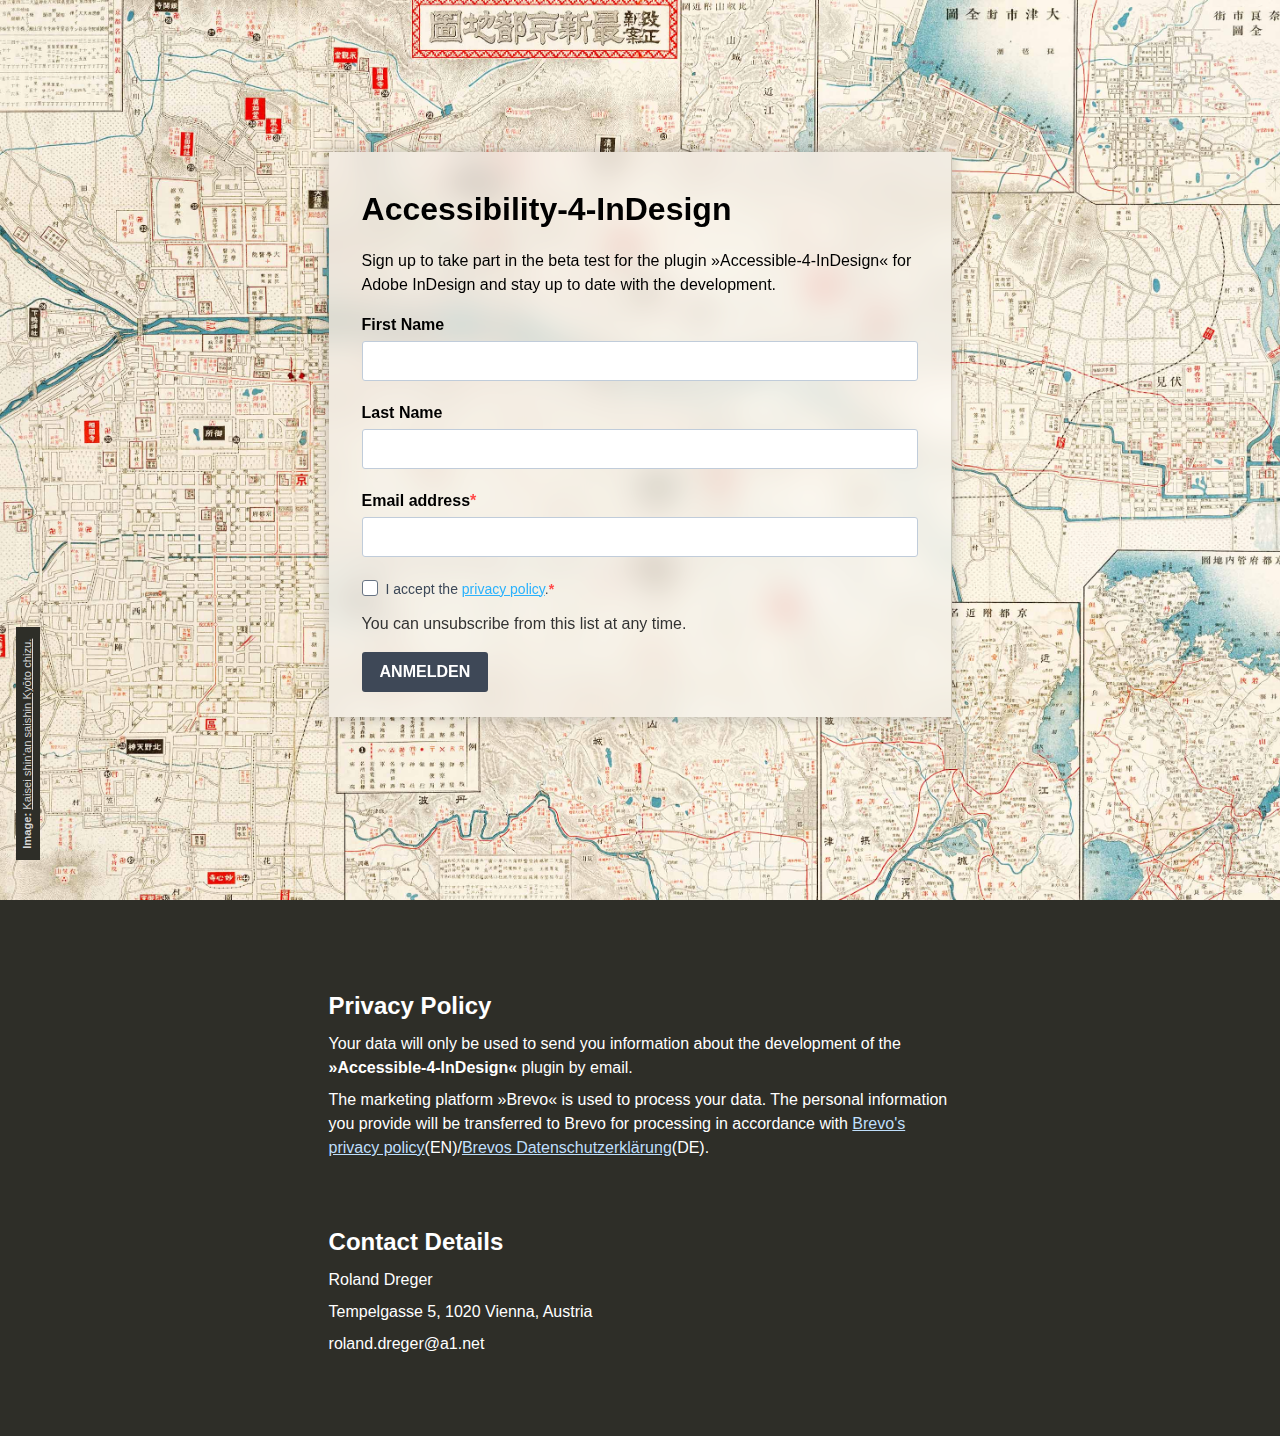
==== commit 0c78cbac: "Adjust styles" ====
--- a/docs/index.html
+++ b/docs/index.html
@@ -10,10 +10,10 @@
 	<body>
 		<main id="main-content">
 			<!-- Begin Brevo Form -->
-			<div id="sib-form" class="sib-form">
-				<div id="overlay"></div>
+			<div id="sib-form-group" class="sib-form">
+				<div id="underlay"></div>
 				<div id="sib-form-container" class="sib-form-container">
-					<div id="error-message" class="sib-form-message-panel" style="font-size:16px; text-align:left; font-family:Helvetica, sans-serif; color:#661d1d; background-color:#ffeded; border-radius:3px; border-color:#ff4949;max-width:540px;">
+					<div id="error-message" class="sib-form-message-panel">
 						<div class="sib-form-message-panel__text sib-form-message-panel__text--center">
 							<svg viewBox="0 0 512 512" class="sib-icon sib-notification__icon">
 								<path d="M256 40c118.621 0 216 96.075 216 216 0 119.291-96.61 216-216 216-119.244 0-216-96.562-216-216 0-119.203 96.602-216 216-216m0-32C119.043 8 8 119.083 8 256c0 136.997 111.043 248 248 248s248-111.003 248-248C504 119.083 392.957 8 256 8zm-11.49 120h22.979c6.823 0 12.274 5.682 11.99 12.5l-7 168c-.268 6.428-5.556 11.5-11.99 11.5h-8.979c-6.433 0-11.722-5.073-11.99-11.5l-7-168c-.283-6.818 5.167-12.5 11.99-12.5zM256 340c-15.464 0-28 12.536-28 28s12.536 28 28 28 28-12.536 28-28-12.536-28-28-28z" />
@@ -31,7 +31,7 @@
 						</div>
 					</div>
 					<div></div>
-					<div id="sib-container" class="sib-container--large sib-container--vertical" style="text-align:center; max-width:540px; border-radius:3px; border-width:1px; border-color:#d9d5c0; border-style:solid; direction:ltr">
+					<div id="sib-container" class="sib-container--large sib-container--vertical">
 						<form id="sib-form" method="POST" action="https://375f393d.sibforms.com/serve/[base64]" data-type="subscription">
 							<div style="padding: 8px 0;">
 								<div class="sib-form-block">
@@ -39,7 +39,7 @@
 								</div>
 							</div>
 							<div style="padding: 8px 0;">
-								<div class="sib-form-block" style="font-size:16px; text-align:left; font-family:sans-serif; color:#3C4858; background-color:transparent; text-align:left">
+								<div class="sib-form-block">
 									<div class="sib-text-form-block">
 										<p>Sign up to take part in the beta test for the plugin »Accessible-4-InDesign« for Adobe InDesign and stay up to date with the development.</p>
 									</div>
@@ -49,12 +49,12 @@
 								<div class="sib-input sib-form-block">
 									<div class="form__entry entry_block">
 										<div class="form__label-row ">
-											<label class="entry__label" style="font-weight: 700; text-align:left; font-size:16px; text-align:left; font-weight:700; font-family:sans-serif; color:#3c4858;" for="VORNAME">First Name</label>
+											<label class="entry__label" for="VORNAME">First Name</label>
 											<div class="entry__field">
-												<input class="input " maxlength="200" type="text" id="VORNAME" name="VORNAME" autocomplete="off" placeholder=""/>
+												<input class="input " maxlength="200" type="text" id="VORNAME" name="VORNAME" autocomplete="off" placeholder="" />
 											</div>
 										</div>
-										<label class="entry__error entry__error--primary" style="font-size:16px; text-align:left; font-family:Helvetica, sans-serif; color:#661d1d; background-color:#ffeded; border-radius:3px; border-color:#ff4949;">
+										<label class="entry__error entry__error--primary" >
 										</label>
 									</div>
 								</div>
@@ -63,12 +63,12 @@
 								<div class="sib-input sib-form-block">
 									<div class="form__entry entry_block">
 										<div class="form__label-row ">
-											<label class="entry__label" style="font-weight: 700; text-align:left; font-size:16px; text-align:left; font-weight:700; font-family: sans-serif; color:#3c4858;" for="NACHNAME">Last Name</label>
+											<label class="entry__label" for="NACHNAME">Last Name</label>
 											<div class="entry__field">
 												<input class="input " maxlength="200" type="text" id="NACHNAME" name="NACHNAME" autocomplete="off" placeholder="" />
 											</div>
 										</div>
-										<label class="entry__error entry__error--primary" style="font-size:16px; text-align:left; font-family:Helvetica, sans-serif; color:#661d1d; background-color:#ffeded; border-radius:3px; border-color:#ff4949;">
+										<label class="entry__error entry__error--primary" >
 										</label>
 									</div>
 								</div>
@@ -77,12 +77,12 @@
 								<div class="sib-input sib-form-block">
 									<div class="form__entry entry_block">
 										<div class="form__label-row ">
-											<label class="entry__label" style="font-weight: 700; text-align:left; font-size:16px; text-align:left; font-weight:700; font-family: sans-serif; color:#3c4858;" for="EMAIL" data-required="*">Email address</label>
+											<label class="entry__label" for="EMAIL" data-required="*">Email address</label>
 											<div class="entry__field">
 												<input class="input " type="text" id="EMAIL" name="EMAIL" autocomplete="off" placeholder="" data-required="true" required />
 											</div>
 										</div>
-										<label class="entry__error entry__error--primary" style="font-size:16px; text-align:left; font-family:Helvetica, sans-serif; color:#661d1d; background-color:#ffeded; border-radius:3px; border-color:#ff4949;">
+										<label class="entry__error entry__error--primary" >
 										</label>
 									</div>
 								</div>
@@ -97,16 +97,16 @@
 													<span class="checkbox checkbox_tick_positive" style="margin-left:0"></span><span style="font-size:14px; text-align:left; font-family:Helvetica, sans-serif; color:#3C4858; background-color:transparent;"><p>I accept the <a href="#main-footer">privacy policy</a>.</p><span data-required="*" style="display: inline;" class="entry__label entry__label_optin"></span></span> </label>
 											</div>
 										</div>
-										<label class="entry__error entry__error--primary" style="font-size:16px; text-align:left; font-family:Helvetica, sans-serif; color:#661d1d; background-color:#ffeded; border-radius:3px; border-color:#ff4949;">
+										<label class="entry__error entry__error--primary" >
 										</label>
-										<label class="entry__specification" style="font-size:12px; text-align:left; font-family:sans-serif; color:#8390A4; text-align:left">
+										<label class="entry__specification">
 											You can unsubscribe from this list at any time.
 										</label>
 									</div>
 								</div>
 							</div>
 							<div style="padding: 8px 0;">
-								<div class="sib-form-block" style="text-align: center">
+								<div class="sib-form-block">
 									<button id="sib-form-submit-button" class="sib-form-block__button sib-form-block__button-with-loader" style="font-size:16px; text-align:center; font-weight:700; font-family:Helvetica, sans-serif; color:#FFFFFF; background-color:#3E4857; border-radius:3px; border-width:0px;" form="sib-form" type="submit">
 										<svg class="icon clickable__icon progress-indicator__icon sib-hide-loader-icon" viewBox="0 0 512 512">
 											<path d="M460.116 373.846l-20.823-12.022c-5.541-3.199-7.54-10.159-4.663-15.874 30.137-59.886 28.343-131.652-5.386-189.946-33.641-58.394-94.896-95.833-161.827-99.676C261.028 55.961 256 50.751 256 44.352V20.309c0-6.904 5.808-12.337 12.703-11.982 83.556 4.306 160.163 50.864 202.11 123.677 42.063 72.696 44.079 162.316 6.031 236.832-3.14 6.148-10.75 8.461-16.728 5.01z" />
--- a/docs/css/main.css
+++ b/docs/css/main.css
@@ -1,6 +1,7 @@
 /* Set core root defaults */
 html {
   height: 100%;
+	--text-max-width: 70ch;
 }
 
 /* Set core body defaults */
@@ -40,29 +41,58 @@
 
 
 /* Brevo form */
+#sib-form-group {
+	display: grid;
+	grid-template-areas: "form";
+	position: relative;
+	padding: 0;
+}
+
+#sib-form-group .entry__error.entry__error--primary {
+	font-size:16px; 
+	text-align:left; 
+	font-family:sans-serif; 
+	color:#661d1d; 
+	background-color:#ffeded; 
+	border-radius:3px; 
+	border-color:#ff4949;
+}
+
+#sib-form-container {
+	grid-area: form;
+	position: relative;
+}
+
+#sib-container {
+	max-width: var(--text-max-width);
+	background-color: transparent;
+}
+
 #sib-form {
 	position: relative;
 	padding: 0;
 }
 
-#sib-container {
-	background-color: transparent;
+#sib-container { 
+	border-radius:3px; 
+	border-color:#ff4949;
+	max-width: var(--text-max-width);
 }
+
 
 #sib-container .entry__label {
 	margin-bottom: 0;
 }
 
-#overlay {
-	position: absolute;
-  top: 0;
-  left: 0;
-  width: 100%;
-  height: 100%;
-	background-color: rgba(255, 255, 255, 0.8);
-	backdrop-filter: blur(4px); /* Apply blur to the backdrop */
-  -webkit-backdrop-filter: blur(10px); /* Safari support */
-	box-shadow: 0px 0px 15px rgba(128, 128, 128, 0.5);
+#sib-container .entry__specification {
+	color: #333333;
+}
+
+#underlay {
+	grid-area: form;
+	background-color: rgba(255, 255, 255, 0.47);
+  box-shadow: rgba(128, 128, 128, 0.5) 0px 0px 15px;
+  backdrop-filter: blur(17px);
 }
 
 #image-caption {
@@ -86,7 +116,6 @@
 	color: #d6d6d6;
 }
 
-
 #main-footer {
 	padding: 5rem;
 	color: #ffffff;
@@ -102,7 +131,7 @@
 
 #main-footer > * {
 	margin: auto;
-	max-width: 60ch;
+	max-width: var(--text-max-width);
 }
 
 
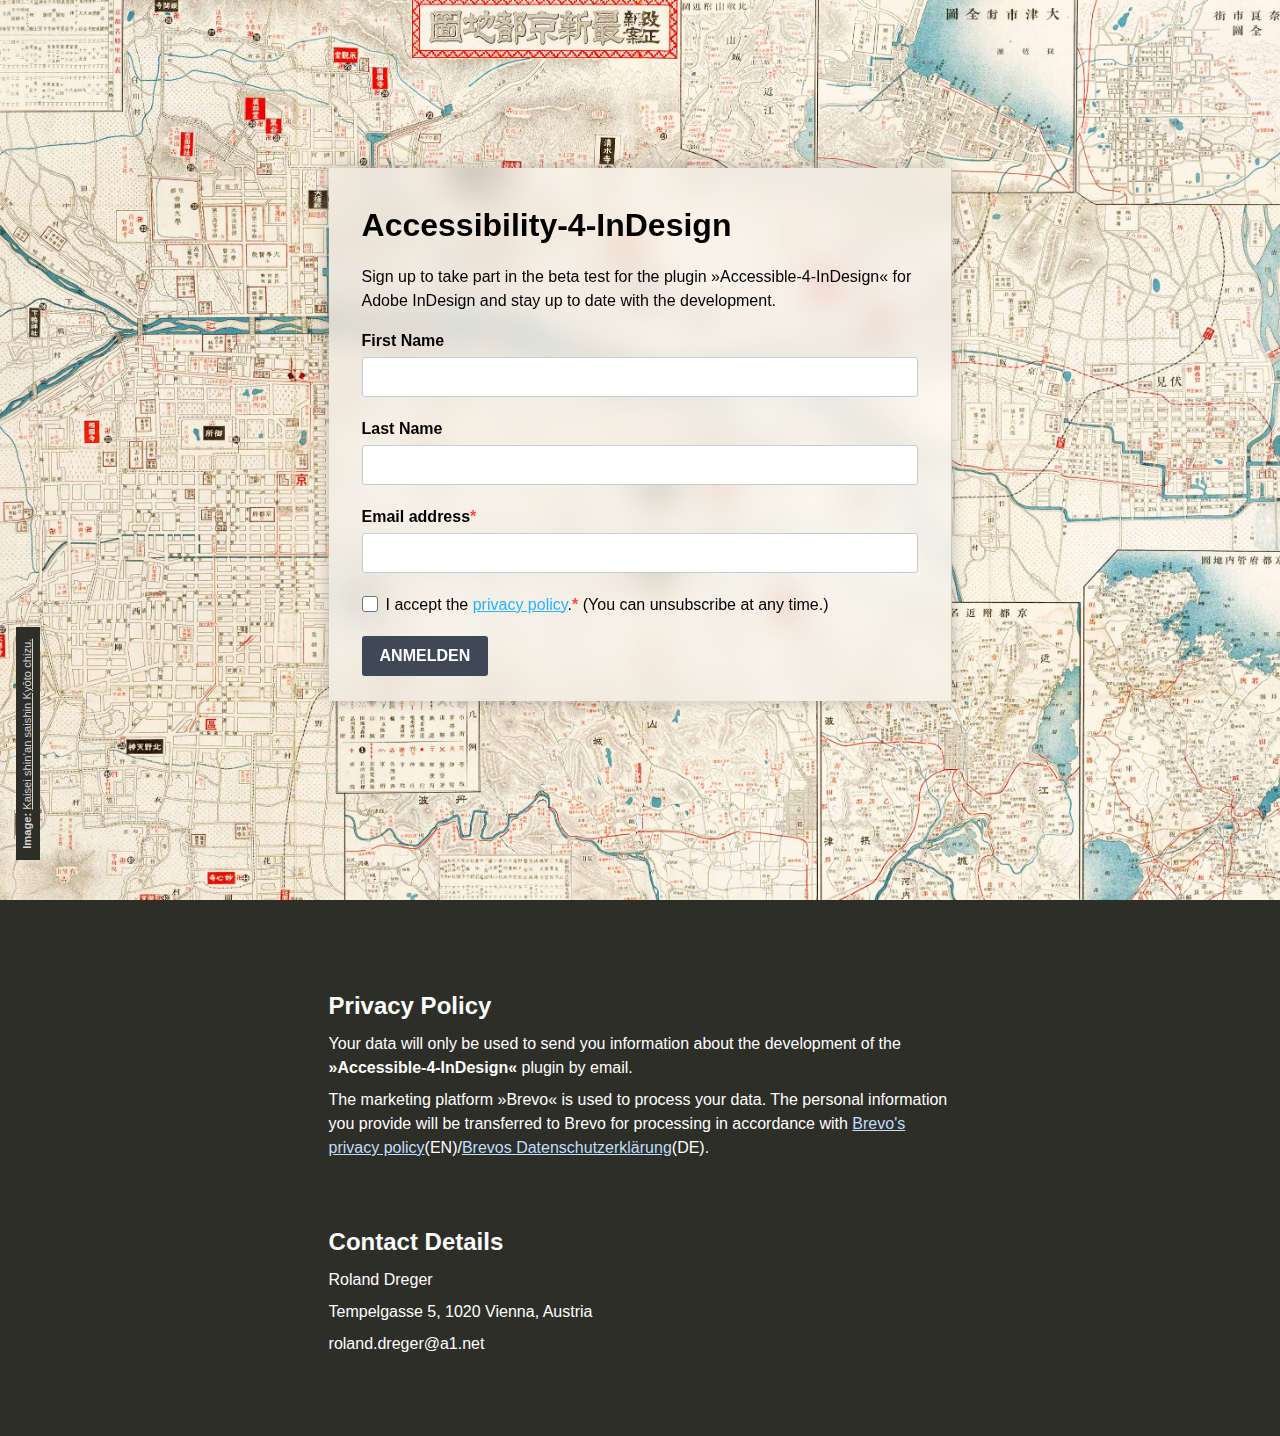
==== commit ab4ea18b: "Remove inline styles" ====
--- a/docs/index.html
+++ b/docs/index.html
@@ -22,7 +22,7 @@
 						</div>
 					</div>
 					<div></div>
-					<div id="success-message" class="sib-form-message-panel" style="font-size:16px; text-align:left; font-family:Helvetica, sans-serif; color:#085229; background-color:#e7faf0; border-radius:3px; border-color:#16ce13;max-width:540px;">
+					<div id="success-message" class="sib-form-message-panel">
 						<div class="sib-form-message-panel__text sib-form-message-panel__text--center">
 							<svg viewBox="0 0 512 512" class="sib-icon sib-notification__icon">
 								<path d="M256 8C119.033 8 8 119.033 8 256s111.033 248 248 248 248-111.033 248-248S392.967 8 256 8zm0 464c-118.664 0-216-96.055-216-216 0-118.663 96.055-216 216-216 118.664 0 216 96.055 216 216 0 118.663-96.055 216-216 216zm141.63-274.961L217.15 376.071c-4.705 4.667-12.303 4.637-16.97-.068l-85.878-86.572c-4.667-4.705-4.637-12.303.068-16.97l8.52-8.451c4.705-4.667 12.303-4.637 16.97.068l68.976 69.533 163.441-162.13c4.705-4.667 12.303-4.637 16.97.068l8.451 8.52c4.668 4.705 4.637 12.303-.068 16.97z" />
@@ -94,13 +94,10 @@
 											<div class="entry__choice">
 												<label>
 													<input type="checkbox" class="input_replaced" value="1" id="OPT_IN" name="OPT_IN" required />
-													<span class="checkbox checkbox_tick_positive" style="margin-left:0"></span><span style="font-size:14px; text-align:left; font-family:Helvetica, sans-serif; color:#3C4858; background-color:transparent;"><p>I accept the <a href="#main-footer">privacy policy</a>.</p><span data-required="*" style="display: inline;" class="entry__label entry__label_optin"></span></span> </label>
+													<span class="checkbox checkbox_tick_positive" style="margin-left:0"></span><span><p>I accept the <a href="#main-footer">privacy policy</a>.</p><span data-required="*" style="display: inline;" class="entry__label entry__label_optin"></span></span> (You can unsubscribe at any time.)</label>
 											</div>
 										</div>
 										<label class="entry__error entry__error--primary" >
-										</label>
-										<label class="entry__specification">
-											You can unsubscribe from this list at any time.
 										</label>
 									</div>
 								</div>
--- a/docs/css/main.css
+++ b/docs/css/main.css
@@ -48,7 +48,7 @@
 	padding: 0;
 }
 
-#sib-form-group .entry__error.entry__error--primary {
+#sib-form-group .entry__error--primary {
 	font-size:16px; 
 	text-align:left; 
 	font-family:sans-serif; 
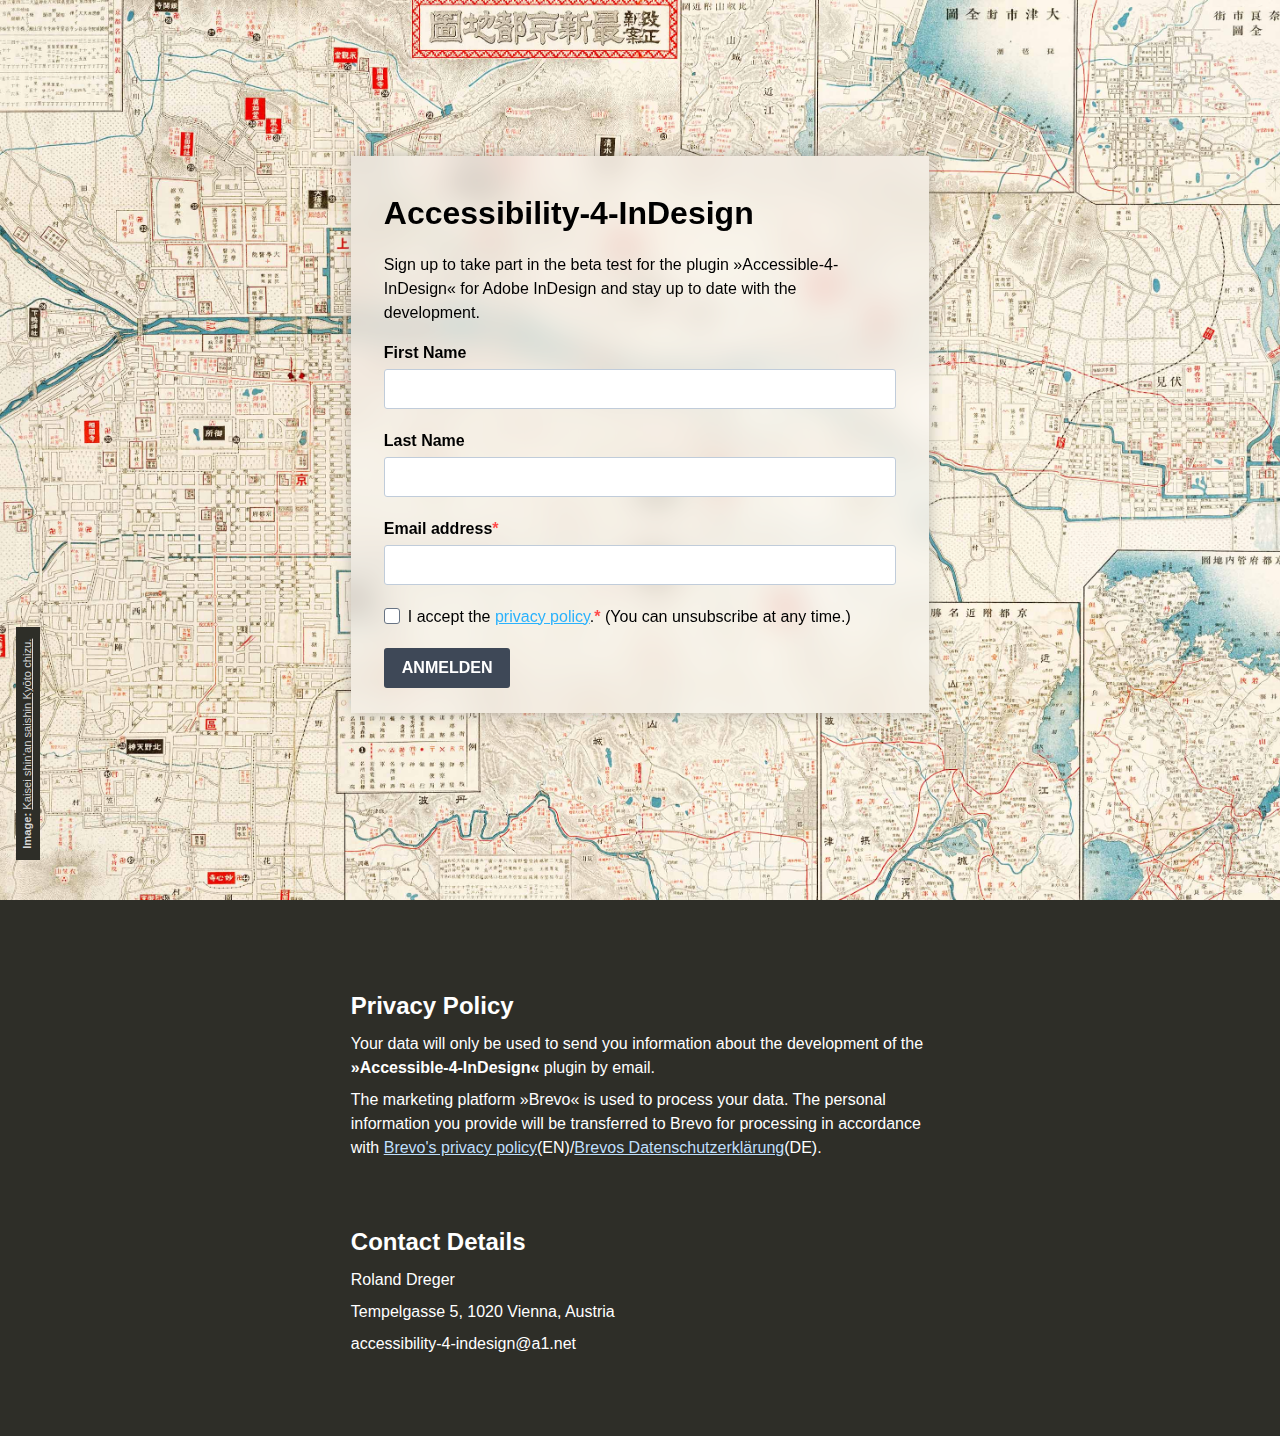
==== commit 47dd5222: "Change email address" ====
--- a/docs/index.html
+++ b/docs/index.html
@@ -129,7 +129,7 @@
 				<h2 class="margin-top-l">Contact Details</h2>
 				<p>Roland Dreger</p>
 				<p>Tempelgasse 5, 1020 Vienna, Austria</p>
-				<p>roland.dreger@a1.net</p>
+				<p>accessibility-4-indesign@a1.net</p>
 			</div>
 		</footer>
 		<!-- Start Brevo Form Script -->
--- a/docs/css/main.css
+++ b/docs/css/main.css
@@ -1,7 +1,7 @@
 /* Set core root defaults */
 html {
   height: 100%;
-	--text-max-width: 70ch;
+	--text-max-width: 65ch;
 }
 
 /* Set core body defaults */
